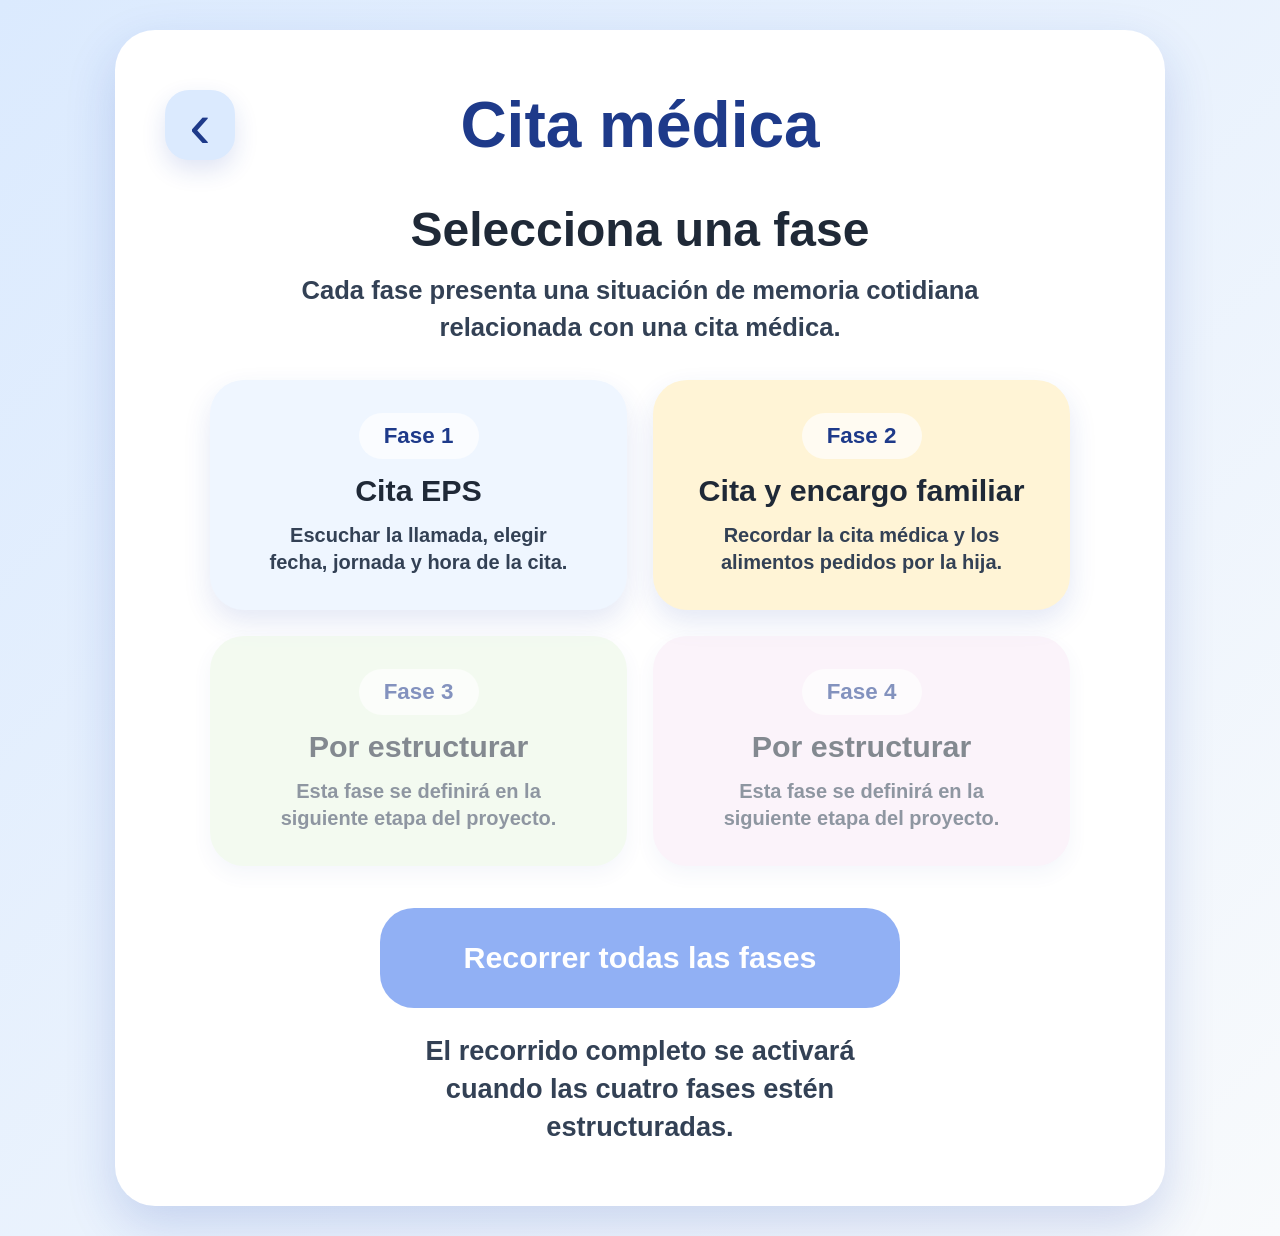
==== pages/cita-medica.html @ a023c26d "calendario" ====
<!DOCTYPE html>
<html lang="es">
<head>
  <meta charset="UTF-8" />
  <meta name="viewport" content="width=device-width, initial-scale=1.0" />

  <title>Cita médica | Recordar +</title>

  <link rel="stylesheet" href="../CSS/styles.css" />
  <script src="../JS/cita-medica.js" defer></script>
</head>

<body>

  <main class="app-container medical-app">

<!-- Pantalla inicial: selección de fases -->
<section class="medical-screen is-active" id="screen-phase-selection">

  <article class="welcome-card medical-card phase-card">

    <header class="medical-header">

      <a class="back-button medical-back" href="../index.html" aria-label="Volver al menú principal">
        ‹
      </a>

      <h1>Cita médica</h1>

    </header>

    <div class="phase-selection-content">

      <div class="phase-intro-text">
        <h2>Selecciona una fase</h2>
        <p>
          Cada fase presenta una situación de memoria cotidiana relacionada con una cita médica.
        </p>
      </div>

      <div class="phase-grid">

        <button class="phase-option card-blue" type="button" data-phase="1">
          <span class="phase-number">Fase 1</span>
          <span class="phase-title">Cita EPS</span>
          <span class="phase-description">
            Escuchar la llamada, elegir fecha, jornada y hora de la cita.
          </span>
        </button>

        <button class="phase-option card-yellow" type="button" data-phase="2">
          <span class="phase-number">Fase 2</span>
          <span class="phase-title">Cita y encargo familiar</span>
          <span class="phase-description">
            Recordar la cita médica y los alimentos pedidos por la hija.
          </span>
        </button>

        <button class="phase-option card-green is-disabled" type="button" data-phase="3" disabled>
          <span class="phase-number">Fase 3</span>
          <span class="phase-title">Por estructurar</span>
          <span class="phase-description">
            Esta fase se definirá en la siguiente etapa del proyecto.
          </span>
        </button>

        <button class="phase-option card-pink is-disabled" type="button" data-phase="4" disabled>
          <span class="phase-number">Fase 4</span>
          <span class="phase-title">Por estructurar</span>
          <span class="phase-description">
            Esta fase se definirá en la siguiente etapa del proyecto.
          </span>
        </button>

      </div>

      <button class="memory-button button-one phase-full-button" type="button" data-phase-mode="all" disabled>
        Recorrer todas las fases
      </button>

      <p class="small-text phase-note">
        El recorrido completo se activará cuando las cuatro fases estén estructuradas.
      </p>

    </div>

  </article>

</section>

    <!-- Pantalla 1: llamada -->
    <section class="medical-screen" id="screen-call">

      <article class="welcome-card medical-card">

        <header class="medical-header">

          <a class="back-button medical-back" href="../index.html" aria-label="Volver al menú principal">
            ‹
          </a>

          <h1>Llamada</h1>

        </header>

        <div class="call-content" id="call-content">

        <div class="clinic-name">
            <span class="clinic-icon">🏥</span>
            <span>OS Salud</span>
        </div>

        <div class="call-visual" aria-hidden="true">
            <span class="ring-wave ring-wave-one"></span>
            <span class="ring-wave ring-wave-two"></span>
            <span class="ring-wave ring-wave-three"></span>

            <button class="call-button is-ringing" id="answer-call" type="button" aria-label="Contestar llamada">
            <span aria-hidden="true">☎</span>
            </button>
        </div>

        <p class="small-text" id="call-status">
            Llamada entrante...
        </p>

        <button class="sound-button" id="enable-sound" type="button">
            🔊 Activar sonido
        </button>

        </div>

      </article>

    </section>

    <!-- Pantalla 2: calendario para seleccionar fecha -->
<section class="medical-screen" id="screen-calendar-date">

  <article class="welcome-card medical-card calendar-card-screen">

    <header class="medical-header">

      <button class="back-button medical-back" type="button" data-next="screen-phase-selection" aria-label="Volver">
        ‹
      </button>

      <h1>Calendario</h1>

    </header>

    <div class="calendar-content">

      <div class="calendar-instruction-box">
        <h2 id="calendar-question-title">
          Selecciona el día de la cita
        </h2>

        <p id="calendar-question-text">
          Marca en el calendario la fecha que escuchaste durante la llamada.
        </p>
      </div>

      <div class="calendar-box">

        <div class="calendar-month" id="calendar-month-label">
          Abril 2026
        </div>

        <div class="calendar-weekdays">
          <span>Lun</span>
          <span>Mar</span>
          <span>Mié</span>
          <span>Jue</span>
          <span>Vie</span>
          <span>Sáb</span>
          <span>Dom</span>
        </div>

        <div class="calendar-days" id="calendar-days">
          <!-- Los días se generan con JavaScript -->
        </div>

      </div>

      <p class="small-text calendar-feedback" id="calendar-feedback">
        Selecciona un día para continuar.
      </p>

    </div>

  </article>

</section>

    <!-- Pantalla 2: mensaje de la cita -->
    <section class="medical-screen" id="screen-message">

      <article class="welcome-card medical-card">

        <header class="medical-header">

          <button class="back-button medical-back" type="button" data-prev="screen-call" aria-label="Volver">
            ‹
          </button>

          <h1>Información</h1>

        </header>

        <div class="appointment-layout">

          <div class="appointment-message">
            <p>
              Hola, su cita es el lunes 6 de abril.
            </p>
          </div>

          <div class="doctor-emoji" aria-hidden="true">
            👩‍⚕️
          </div>

        </div>

        <div class="appointment-actions">

        <button class="sound-button repeat-button" id="repeat-message" type="button">
            🔊 Repetir mensaje
        </button>

        <button class="memory-button button-one medical-next-button" id="continue-after-call" type="button" data-next="screen-question-shift" disabled>
            Continuar
        </button>

        </div>

      </article>

    </section>

    <!-- Pantalla 3: pregunta mañana o tarde -->
    <section class="medical-screen" id="screen-question-shift">

      <article class="welcome-card medical-card">

        <header class="medical-header">


          <h1>Pregunta 1</h1>

        </header>

        <div class="question-content">

          <h2>¿Prefiere en la mañana o en la tarde?</h2>

          <div class="answer-grid">

            <button class="answer-option" type="button" data-preference="morning" data-next="screen-question-hour">
            <span class="answer-emoji">☀️</span>
            <span>Mañana</span>
            </button>

            <button class="answer-option" type="button" data-preference="afternoon" data-next="screen-question-hour">
            <span class="answer-emoji">🌙</span>
            <span>Tarde</span>
            </button>

          </div>

        </div>

      </article>

    </section>

    <!-- Pantalla 4: pregunta horario -->
    <section class="medical-screen" id="screen-question-hour">

      <article class="welcome-card medical-card">

        <header class="medical-header">


          <h1>Pregunta 2</h1>

        </header>

        <div class="question-content">

          <h2>¿En qué horario prefiere?</h2>

          <div class="answer-grid">

            <button class="answer-option" type="button" data-hour="morning" data-next="screen-question-date">
            <span class="answer-emoji">☀️</span>
            <span>10:00 am</span>
            </button>

            <button class="answer-option" type="button" data-hour="afternoon" data-next="screen-question-date">
            <span class="answer-emoji">🌙</span>
            <span>4:00 pm</span>
            </button>

          </div>

        </div>

      </article>

    </section>

    <!-- Pantalla 6: resultados -->
    <section class="medical-screen" id="screen-results">

      <article class="welcome-card medical-card">

        <header class="medical-header medical-header-center">
          <h1>Resultados</h1>
        </header>

        <div class="results-box">

          <p>
            <strong>Aciertos:</strong>
            <span id="result-correct">0/3</span>
          </p>

          <p>
            <strong>Errores:</strong>
            <span id="result-errors">0</span>
          </p>

          <p>
            <strong>Tiempo:</strong>
            <span id="result-time">0:00</span>
          </p>

          <div class="result-trophy" aria-hidden="true">
            🏆
          </div>

        </div>

        <div class="medical-actions">

        <button class="memory-button button-one medical-action-button" type="button" id="download-results">
            Descargar CSV
        </button>

        <button class="memory-button button-one medical-action-button" type="button" id="restart-test">
            Repetir
        </button>

        <a class="memory-button button-two medical-action-button" href="../index.html">
            Salir
        </a>

        </div>

      </article>

    </section>

  </main>

</body>
</html>
---- CSS/styles.css ----
/* Reinicio básico */
* {
  box-sizing: border-box;
  margin: 0;
  padding: 0;
}

/* Variables generales */
:root {
  --blue-main: #2563eb;
  --blue-dark: #1e3a8a;
  --blue-soft: #dbeafe;
  --blue-light: #eff6ff;

  --yellow-soft: #fff4d6;
  --green-soft: #eaf7e5;
  --pink-soft: #f8eaf6;

  --text-main: #1f2937;
  --text-soft: #334155;
  --white: #ffffff;

  --radius-large: 40px;
  --radius-medium: 28px;

  --shadow-card: 0 20px 50px rgba(30, 64, 175, 0.18);
  --shadow-button: 0 14px 30px rgba(37, 99, 235, 0.32);
}

/* Cuerpo general */
body {
  min-height: 100vh;
  font-family: Arial, Helvetica, sans-serif;
  background: linear-gradient(135deg, #dbeafe, #f8fafc);
  color: var(--text-main);
}

/* Contenedor principal */
.app-container {
  width: 100%;
  min-height: 100vh;
  padding: 30px;

  display: flex;
  justify-content: center;
  align-items: center;
  text-align: center;
}

/* Pantallas */
.screen {
  display: none;
  width: 100%;
}

.screen.is-active {
  display: flex;
  justify-content: center;
  align-items: center;
}

/* Tarjeta central */
.welcome-card {
  width: 100%;
  max-width: 1050px;
  min-height: 80vh;

  background-color: var(--white);
  border-radius: var(--radius-large);
  padding: 60px 50px;

  display: flex;
  flex-direction: column;
  justify-content: center;
  align-items: center;
  gap: 34px;

  box-shadow: var(--shadow-card);
  overflow: hidden;
}

/* Icono principal */
.main-icon {
  width: 150px;
  height: 150px;

  display: flex;
  justify-content: center;
  align-items: center;

  font-size: 78px;
  background-color: var(--blue-light);
  border: 6px solid #bfdbfe;
  border-radius: 50%;
}

/* Títulos */
h1 {
  font-size: clamp(3rem, 6vw, 5rem);
  color: var(--blue-dark);
  line-height: 1.1;
  font-weight: 900;
}

/* Recuadro de texto */
.text-box {
  width: 100%;
  max-width: 850px;

  background-color: #f1f5f9;
  border: 4px solid var(--blue-soft);
  border-radius: var(--radius-medium);
  padding: 34px 38px;
}

/* Texto descriptivo */
.text-box p {
  font-size: clamp(1.5rem, 3vw, 2.2rem);
  line-height: 1.6;
  color: var(--text-soft);
  font-weight: 600;
}

/* Contenedor de botones */
.button-group {
  width: 100%;
  margin-top: 12px;

  display: flex;
  justify-content: center;
  align-items: center;
  gap: 34px;
  flex-wrap: wrap;
}

/* Botones grandes */
.memory-button {
  width: 100%;
  max-width: 400px;
  min-height: 170px;

  border: none;
  border-radius: 34px;

  display: flex;
  flex-direction: column;
  justify-content: center;
  align-items: center;
  gap: 18px;

  font-size: clamp(1.8rem, 3vw, 2.5rem);
  font-weight: 900;

  cursor: pointer;
  transition: transform 0.2s ease, box-shadow 0.2s ease;
}

/* Iconos de los botones */
.button-icon {
  font-size: clamp(3rem, 5vw, 4.5rem);
}

.button-one {
  background-color: var(--blue-main);
  color: var(--white);
  box-shadow: var(--shadow-button);
}

.button-two {
  background-color: var(--blue-soft);
  color: var(--blue-dark);
  box-shadow: 0 14px 30px rgba(59, 130, 246, 0.22);
}

/* Interacción */
.memory-button:hover {
  transform: translateY(-6px);
  box-shadow: 0 20px 38px rgba(30, 64, 175, 0.28);
}

.memory-button:active {
  transform: scale(0.97);
}

button:focus-visible,
a:focus-visible {
  outline: 5px solid #111827;
  outline-offset: 5px;
}

/* =========================
   PANTALLA DE CARGA
========================= */

.screen-splash {
  position: fixed;
  inset: 0;
  z-index: 80;

  width: 100vw;
  min-height: 100vh;

  padding: 0;
  background: linear-gradient(160deg, #4d58f7 0%, #3f4ff1 100%);
}

.screen-splash.is-active {
  display: flex;
  justify-content: center;
  align-items: center;
}

.screen-splash .splash-card {
  width: 100%;
  max-width: none;
  min-height: 100vh;

  border-radius: 0;
  box-shadow: none;
  padding: clamp(36px, 7vw, 90px);

  position: relative;
  justify-content: flex-end;
  align-items: flex-start;

  background: transparent;
}

.splash-content {
  position: relative;
  z-index: 2;
}

.splash-content h1 {
  color: var(--white);
  font-size: clamp(3rem, 7vw, 5rem);
}

.splash-background {
  position: absolute;
  inset: 0;
  overflow: hidden;
}

.circle {
  position: absolute;
  border-radius: 50%;
}

.circle-one {
  width: 460px;
  height: 460px;
  left: -120px;
  bottom: -190px;
  background: #248dff;
}

.circle-two {
  width: 330px;
  height: 330px;
  left: -45px;
  bottom: -145px;
  background: #4fc9f8;
}

.circle-three {
  width: 170px;
  height: 170px;
  left: 125px;
  bottom: -80px;
  background: var(--white);
}

/* =========================
   PANTALLA DE PRUEBAS
========================= */

.tests-card {
  justify-content: center;
  gap: 56px;
}

.section-header {
  width: 100%;

  display: grid;
  grid-template-columns: 80px 1fr 80px;
  align-items: center;
}

.section-header h1 {
  grid-column: 2;
  font-size: clamp(2.6rem, 5vw, 4rem);
}

.back-button {
  width: 70px;
  height: 70px;

  border: none;
  border-radius: 24px;
  background-color: var(--blue-soft);
  color: var(--blue-dark);

  font-size: 4rem;
  line-height: 0.8;
  font-weight: 500;

  display: flex;
  justify-content: center;
  align-items: center;

  cursor: pointer;
  box-shadow: 0 10px 24px rgba(30, 64, 175, 0.14);
  transition: transform 0.2s ease, box-shadow 0.2s ease;
}

.back-button:hover {
  transform: translateX(-4px);
  box-shadow: 0 14px 30px rgba(30, 64, 175, 0.2);
}

.back-button:active {
  transform: scale(0.95);
}

.tests-grid {
  width: 100%;
  max-width: 820px;
  margin: 0 auto;

  display: grid;
  grid-template-columns: repeat(2, minmax(300px, 1fr));
  gap: 36px;

  justify-content: center;
  align-items: stretch;
}

.test-option {
  width: 100%;
  min-height: 300px;
  padding: 38px 30px;

  border-radius: 34px;

  display: flex;
  flex-direction: column;
  justify-content: center;
  align-items: center;
  gap: 18px;

  color: var(--text-main);
  text-decoration: none;
  text-align: center;

  font-size: clamp(1.35rem, 2vw, 1.8rem);
  line-height: 1.15;
  font-weight: 900;

  box-shadow: 0 12px 28px rgba(30, 64, 175, 0.12);
  transition: transform 0.2s ease, box-shadow 0.2s ease;
}

.test-option:hover {
  transform: translateY(-6px);
  box-shadow: 0 20px 38px rgba(30, 64, 175, 0.2);
}

.test-option:active {
  transform: scale(0.97);
}

.test-emoji {
  width: 145px;
  height: 145px;

  display: flex;
  justify-content: center;
  align-items: center;

  font-size: clamp(4.8rem, 7vw, 6.4rem);
  line-height: 1;

  background-color: rgba(255, 255, 255, 0.48);
  border-radius: 28px;
}

.card-blue {
  background-color: var(--blue-light);
}

.card-yellow {
  background-color: var(--yellow-soft);
}

.card-green {
  background-color: var(--green-soft);
}

.card-pink {
  background-color: var(--pink-soft);
}

/* =========================
   MODAL DE AYUDA
========================= */

.help-modal {
  position: fixed;
  inset: 0;

  display: none;
  justify-content: center;
  align-items: center;

  padding: 24px;
  background: rgba(15, 23, 42, 0.45);
  z-index: 50;
}

.help-modal.is-open {
  display: flex;
}

.help-box {
  width: 100%;
  max-width: 650px;

  background: var(--white);
  border-radius: 34px;
  padding: 42px;

  display: flex;
  flex-direction: column;
  align-items: center;
  gap: 28px;

  box-shadow: var(--shadow-card);
}

.help-box h2 {
  font-size: clamp(2rem, 5vw, 3rem);
  color: var(--blue-dark);
}

.help-box p {
  font-size: clamp(1.3rem, 3vw, 1.8rem);
  line-height: 1.5;
  font-weight: 600;
  color: var(--text-soft);
}

.help-close {
  min-height: 90px;
  max-width: 360px;
  font-size: clamp(1.5rem, 3vw, 2rem);
}

/* =========================
   ANIMACIÓN DE BARRIDO
========================= */

.app-container {
  position: relative;
  overflow: hidden;
}

.screen-wipe {
  position: fixed;
  inset: 0;
  z-index: 100;

  background: linear-gradient(135deg, #2563eb, #4d58f7);
  transform: translateX(-100%);
  pointer-events: none;
}

.screen-wipe.is-active {
  animation: wipe-screen 0.9s ease-in-out forwards;
}

@keyframes wipe-screen {
  0% {
    transform: translateX(-100%);
  }

  45% {
    transform: translateX(0%);
  }

  55% {
    transform: translateX(0%);
  }

  100% {
    transform: translateX(100%);
  }
}

@media (prefers-reduced-motion: reduce) {
  .screen-wipe.is-active {
    animation: none;
  }

  .memory-button,
  .test-option,
  .back-button {
    transition: none;
  }
}

/* =========================
   RESPONSIVE TABLET
========================= */

@media (max-width: 1100px) {
  .welcome-card {
    max-width: 860px;
    padding: 54px 40px;
  }

  .tests-grid {
    max-width: 620px;
    grid-template-columns: repeat(2, minmax(210px, 1fr));
    gap: 24px;
  }

  .test-option {
    min-height: 220px;
  }
}

@media (max-width: 900px) {
  .welcome-card {
    max-width: 760px;
    padding: 52px 36px;
    gap: 30px;
  }

  .main-icon {
    width: 130px;
    height: 130px;
    font-size: 66px;
  }

  .text-box {
    padding: 30px;
  }

  .memory-button {
    max-width: 100%;
    min-height: 155px;
  }

  .button-group {
    flex-direction: column;
  }
}

/* =========================
   RESPONSIVE CELULAR
========================= */

@media (max-width: 620px) {
  .app-container {
    padding: 18px;
  }

  .welcome-card {
    min-height: 92vh;
    border-radius: 30px;
    padding: 36px 22px;
    gap: 26px;
  }

  .main-icon {
    width: 110px;
    height: 110px;
    font-size: 56px;
    border-width: 5px;
  }

  h1 {
    font-size: 2.7rem;
  }

  .text-box {
    padding: 26px 22px;
    border-radius: 24px;
  }

  .text-box p {
    font-size: 1.45rem;
    line-height: 1.55;
  }

  .button-group {
    gap: 24px;
  }

  .memory-button {
    min-height: 145px;
    border-radius: 28px;
    font-size: 1.8rem;
  }

  .button-icon {
    font-size: 3.2rem;
  }

  .section-header {
    grid-template-columns: 64px 1fr 64px;
    align-items: center;
  }

  .section-header h1 {
    font-size: 3.2rem;
  }

  .back-button {
    width: 56px;
    height: 56px;
    border-radius: 18px;
    font-size: 3.2rem;
  }

    .tests-card {
    justify-content: center;
    gap: 42px;
    padding-top: 44px;
    padding-bottom: 44px;
  }

  .tests-grid {
    grid-template-columns: 1fr 1fr;
    gap: 20px;
    max-width: 100%;
  }

  .test-option {
    min-height: 220px;
    padding: 24px 12px;
    border-radius: 30px;
    font-size: 1.25rem;
  }

  .test-emoji {
    width: 105px;
    height: 105px;
    font-size: 4.4rem;
    border-radius: 26px;
  }

  .circle-one {
    width: 300px;
    height: 300px;
    left: -95px;
    bottom: -125px;
  }

  .circle-two {
    width: 220px;
    height: 220px;
    left: -45px;
    bottom: -92px;
  }

  .circle-three {
    width: 110px;
    height: 110px;
    left: 82px;
    bottom: -50px;
  }
}

@media (max-width: 390px) {
  .tests-grid {
    grid-template-columns: 1fr;
    max-width: 260px;
  }

  .test-option {
    min-height: 170px;
    flex-direction: column;
    justify-content: center;
    text-align: center;
    padding: 22px 16px;
    font-size: 1.2rem;
  }

  .test-emoji {
    width: 90px;
    height: 90px;
    font-size: 3.8rem;
    flex-shrink: 0;
  }

  .section-header h1 {
    font-size: 2.8rem;
  }
}
/* =========================
   PRUEBA MÉDICA
========================= */

.medical-app {
  text-align: center;
}

.medical-screen {
  display: none;
  width: 100%;
}

.medical-screen.is-active {
  display: flex;
  justify-content: center;
  align-items: center;
}

.medical-card {
  justify-content: flex-start;
  gap: 36px;
}

.medical-header {
  width: 100%;

  display: grid;
  grid-template-columns: 80px 1fr 80px;
  align-items: center;
}

.medical-header h1 {
  grid-column: 2;
  font-size: clamp(2.3rem, 5vw, 4rem);
}

.medical-header-center {
  display: flex;
  justify-content: center;
}

.medical-header-center h1 {
  grid-column: auto;
}

.medical-back {
  text-decoration: none;
}

/* =========================
   SELECCIÓN DE FASES
========================= */

.phase-card {
  justify-content: center;
  gap: 42px;
}

.phase-selection-content {
  width: 100%;
  max-width: 920px;

  display: flex;
  flex-direction: column;
  align-items: center;
  gap: 34px;
}

.phase-intro-text {
  width: 100%;
  max-width: 760px;

  display: flex;
  flex-direction: column;
  align-items: center;
  gap: 14px;
}

.phase-intro-text h2 {
  font-size: clamp(2rem, 4vw, 3rem);
  line-height: 1.15;
  font-weight: 900;
  color: var(--text-main);
}

.phase-intro-text p {
  max-width: 680px;

  font-size: clamp(1.2rem, 2.4vw, 1.6rem);
  line-height: 1.45;
  font-weight: 700;
  color: var(--text-soft);
}

.phase-grid {
  width: 100%;
  max-width: 860px;

  display: grid;
  grid-template-columns: repeat(2, minmax(260px, 1fr));
  gap: 26px;
}

.phase-option {
  width: 100%;
  min-height: 230px;
  padding: 30px 26px;

  border: none;
  border-radius: 34px;

  display: flex;
  flex-direction: column;
  justify-content: center;
  align-items: center;
  gap: 14px;

  color: var(--text-main);
  text-align: center;

  cursor: pointer;
  box-shadow: 0 12px 28px rgba(30, 64, 175, 0.12);
  transition: transform 0.2s ease, box-shadow 0.2s ease;
}

.phase-option:hover {
  transform: translateY(-6px);
  box-shadow: 0 20px 38px rgba(30, 64, 175, 0.2);
}

.phase-option:active {
  transform: scale(0.97);
}

.phase-number {
  min-width: 120px;
  padding: 10px 18px;

  border-radius: 999px;
  background: rgba(255, 255, 255, 0.68);

  font-size: clamp(1.1rem, 2vw, 1.4rem);
  font-weight: 900;
  color: var(--blue-dark);
}

.phase-title {
  font-size: clamp(1.35rem, 2.5vw, 1.9rem);
  line-height: 1.15;
  font-weight: 900;
}

.phase-description {
  max-width: 300px;

  font-size: clamp(1rem, 1.8vw, 1.25rem);
  line-height: 1.35;
  font-weight: 700;
  color: var(--text-soft);
}

.phase-option.is-disabled,
.phase-option:disabled {
  opacity: 0.55;
  cursor: not-allowed;
  transform: none;
  box-shadow: 0 8px 18px rgba(30, 64, 175, 0.08);
}

.phase-option.is-disabled:hover,
.phase-option:disabled:hover {
  transform: none;
  box-shadow: 0 8px 18px rgba(30, 64, 175, 0.08);
}

.phase-full-button {
  max-width: 520px;
  min-height: 100px;
  margin-top: 8px;

  font-size: clamp(1.35rem, 2.5vw, 1.9rem);
}

.phase-full-button:disabled {
  opacity: 0.5;
  cursor: not-allowed;
  transform: none;
  box-shadow: none;
}

.phase-note {
  max-width: 620px;
  margin-top: -10px;
}

/* =========================
   CALENDARIO DE CITA
========================= */

.calendar-card-screen {
  justify-content: center;
  gap: 34px;
}

.calendar-content {
  width: 100%;
  max-width: 820px;

  display: flex;
  flex-direction: column;
  align-items: center;
  gap: 28px;
}

.calendar-instruction-box {
  width: 100%;
  max-width: 720px;

  display: flex;
  flex-direction: column;
  gap: 12px;
}

.calendar-instruction-box h2 {
  font-size: clamp(2rem, 4.5vw, 3.2rem);
  line-height: 1.15;
  font-weight: 900;
  color: var(--text-main);
}

.calendar-instruction-box p {
  font-size: clamp(1.2rem, 2.5vw, 1.6rem);
  line-height: 1.4;
  font-weight: 700;
  color: var(--text-soft);
}

.calendar-box {
  width: 100%;
  max-width: 680px;

  background: var(--blue-light);
  border-radius: 34px;
  padding: 28px;

  box-shadow: 0 12px 28px rgba(30, 64, 175, 0.12);
}

.calendar-month {
  margin-bottom: 22px;

  font-size: clamp(1.8rem, 4vw, 2.7rem);
  line-height: 1.15;
  font-weight: 900;
  color: var(--blue-dark);
}

.calendar-weekdays,
.calendar-days {
  display: grid;
  grid-template-columns: repeat(7, 1fr);
  gap: 12px;
}

.calendar-weekdays {
  margin-bottom: 14px;
}

.calendar-weekdays span {
  font-size: clamp(0.95rem, 1.8vw, 1.2rem);
  font-weight: 900;
  color: var(--text-soft);
}

.calendar-day,
.calendar-empty-day {
  min-height: 72px;
  border-radius: 20px;
}

.calendar-day {
  border: none;
  background: var(--white);
  color: var(--text-main);

  font-size: clamp(1.25rem, 2.5vw, 1.7rem);
  font-weight: 900;

  cursor: pointer;
  box-shadow: 0 8px 18px rgba(30, 64, 175, 0.1);
  transition: transform 0.2s ease, box-shadow 0.2s ease;
}

.calendar-day:hover {
  transform: translateY(-4px);
  box-shadow: 0 14px 26px rgba(30, 64, 175, 0.18);
}

.calendar-day:active {
  transform: scale(0.96);
}

.calendar-day.is-correct {
  background: #dcfce7;
  outline: 5px solid #16a34a;
}

.calendar-day.is-wrong {
  background: #fee2e2;
  outline: 5px solid #dc2626;
}

.calendar-day:disabled {
  cursor: not-allowed;
}

.calendar-feedback {
  min-height: 42px;
}

/* Pantalla llamada */

.call-content {
  width: 100%;
  min-height: 520px;

  display: flex;
  flex-direction: column;
  justify-content: center;
  align-items: center;
  gap: 46px;
}

.clinic-name {
  display: flex;
  align-items: center;
  gap: 14px;

  font-size: clamp(1.8rem, 4vw, 2.7rem);
  font-weight: 900;
  color: var(--text-main);
}

.clinic-icon {
  width: 76px;
  height: 76px;

  display: flex;
  justify-content: center;
  align-items: center;

  background: var(--blue-light);
  border-radius: 20px;
  box-shadow: 0 10px 24px rgba(30, 64, 175, 0.14);
}

.call-button {
  width: clamp(180px, 24vw, 250px);
  height: clamp(180px, 24vw, 250px);

  border: none;
  border-radius: 50%;

  display: flex;
  justify-content: center;
  align-items: center;

  background: #43b449;
  color: var(--white);
  font-size: clamp(5rem, 12vw, 8rem);

  cursor: pointer;
  box-shadow: 0 18px 38px rgba(67, 180, 73, 0.3);
  transition: transform 0.2s ease, box-shadow 0.2s ease;
}

.call-button:hover {
  transform: translateY(-6px);
  box-shadow: 0 24px 48px rgba(67, 180, 73, 0.38);
}

.call-button:active {
  transform: scale(0.96);
}

.small-text {
  max-width: 520px;
  font-size: clamp(1.2rem, 2.8vw, 1.7rem);
  line-height: 1.4;
  color: var(--text-soft);
  font-weight: 700;
}

/* Mensaje de cita */

.appointment-layout {
  width: 100%;
  min-height: 520px;

  display: grid;
  grid-template-columns: 1.2fr 0.8fr;
  align-items: center;
  gap: 36px;
}

.appointment-message {
  width: 100%;
  max-width: 620px;
  justify-self: center;

  background: var(--blue-light);
  border-radius: 34px;
  padding: 48px 36px;
}

.appointment-message p {
  font-size: clamp(1.8rem, 4vw, 3rem);
  line-height: 1.35;
  font-weight: 900;
  color: var(--text-main);
}

.doctor-emoji {
  font-size: clamp(8rem, 18vw, 14rem);
  line-height: 1;
}

.medical-next-button {
  max-width: 360px;
  min-height: 90px;
  font-size: clamp(1.5rem, 3vw, 2rem);
}

/* Preguntas */

.question-content {
  width: 100%;
  min-height: 520px;

  display: flex;
  flex-direction: column;
  justify-content: center;
  gap: 56px;
}

.question-content h2 {
  max-width: 850px;
  margin: 0 auto;

  font-size: clamp(2rem, 5vw, 3.4rem);
  line-height: 1.2;
  font-weight: 900;
  color: var(--text-main);
}

.answer-grid {
  width: 100%;
  max-width: 620px;
  margin: 0 auto;

  display: grid;
  grid-template-columns: repeat(2, minmax(220px, 1fr));
  gap: 28px;
}

.answer-option,
.date-option {
  border: none;
  border-radius: 30px;
  background: var(--blue-light);
  color: var(--text-main);

  font-size: clamp(1.4rem, 3vw, 2rem);
  line-height: 1.15;
  font-weight: 900;

  cursor: pointer;
  box-shadow: 0 12px 28px rgba(30, 64, 175, 0.12);
  transition: transform 0.2s ease, box-shadow 0.2s ease;
}

.answer-option {
  min-height: 210px;
  padding: 28px 20px;

  display: flex;
  flex-direction: column;
  justify-content: center;
  align-items: center;
  gap: 16px;
}

.answer-emoji {
  font-size: clamp(4rem, 8vw, 6rem);
  line-height: 1;
}

.date-grid {
  width: 100%;
  max-width: 720px;
  margin: 0 auto;

  display: grid;
  grid-template-columns: repeat(2, minmax(240px, 1fr));
  gap: 24px;
}

.date-option {
  min-height: 95px;
  padding: 18px 24px;
}

.answer-option:hover,
.date-option:hover {
  transform: translateY(-5px);
  box-shadow: 0 20px 38px rgba(30, 64, 175, 0.2);
}

.answer-option:active,
.date-option:active {
  transform: scale(0.97);
}

.answer-option.is-correct,
.date-option.is-correct {
  background: #dcfce7;
  outline: 5px solid #16a34a;
}

.answer-option.is-wrong,
.date-option.is-wrong {
  background: #fee2e2;
  outline: 5px solid #dc2626;
}

.answer-option:disabled,
.date-option:disabled {
  cursor: not-allowed;
}

/* Resultados */

.results-box {
  width: 100%;
  max-width: 520px;

  background: var(--blue-light);
  border-radius: 34px;
  padding: 42px;

  display: flex;
  flex-direction: column;
  gap: 28px;

  box-shadow: 0 12px 28px rgba(30, 64, 175, 0.12);
}

.results-box p {
  font-size: clamp(1.5rem, 3vw, 2rem);
  line-height: 1.3;
  text-align: left;
}

.result-trophy {
  font-size: clamp(5rem, 10vw, 7rem);
  line-height: 1;
  text-align: center;
}

.medical-actions {
  width: 100%;
  max-width: 760px;

  display: flex;
  justify-content: center;
  align-items: center;
  gap: 28px;
  flex-wrap: wrap;
}

.medical-action-button {
  max-width: 300px;
  min-height: 100px;
  text-decoration: none;
  font-size: clamp(1.4rem, 3vw, 2rem);
}

.answer-option.is-selected,
.date-option.is-selected {
  background: #dbeafe;
  outline: 5px solid var(--blue-main);
}

/* =========================
   RESPONSIVE PRUEBA MÉDICA
========================= */

@media (max-width: 900px) {
  .appointment-layout {
    grid-template-columns: 1fr;
    gap: 24px;
  }

  .doctor-emoji {
    font-size: 8rem;
  }

  .question-content {
    gap: 42px;
  }

  .answer-grid,
  .date-grid {
    grid-template-columns: 1fr 1fr;
  }

  .answer-option {
    min-height: 180px;
  }

  .phase-grid {
  max-width: 760px;
  grid-template-columns: repeat(2, minmax(220px, 1fr));
  gap: 22px;
}

.phase-option {
  min-height: 220px;
  padding: 26px 20px;
}
}

@media (max-width: 620px) {
  .medical-card {
    gap: 26px;
  }

  .medical-header {
    grid-template-columns: 58px 1fr 58px;
  }

  .medical-header h1 {
    font-size: 2.2rem;
  }

  .call-content,
  .appointment-layout,
  .question-content {
    min-height: 560px;
  }

  .clinic-name {
    flex-direction: column;
    font-size: 1.7rem;
  }

  .clinic-icon {
    width: 66px;
    height: 66px;
  }

  .call-button {
    width: 190px;
    height: 190px;
    font-size: 5.2rem;
  }

  .appointment-message {
    padding: 34px 24px;
    border-radius: 28px;
  }

  .appointment-message p {
    font-size: 1.8rem;
  }

  .doctor-emoji {
    font-size: 7rem;
  }

  .question-content h2 {
    font-size: 2rem;
  }

  .answer-grid {
    gap: 16px;
  }

  .answer-option {
    min-height: 160px;
    padding: 20px 10px;
    border-radius: 24px;
    font-size: 1.25rem;
  }

  .answer-emoji {
    font-size: 3.8rem;
  }

  .date-grid {
    grid-template-columns: 1fr;
    gap: 16px;
  }

  .date-option {
    min-height: 78px;
    border-radius: 22px;
    font-size: 1.35rem;
  }

  .results-box {
    padding: 32px 24px;
  }

  .medical-actions {
    gap: 18px;
  }

  .medical-action-button {
    max-width: 100%;
    min-height: 86px;
  }

  .phase-card {
  justify-content: center;
  gap: 28px;
}

.phase-selection-content {
  gap: 26px;
}

.phase-intro-text {
  gap: 10px;
}

.phase-intro-text h2 {
  font-size: 2rem;
}

.phase-intro-text p {
  font-size: 1.15rem;
}

.phase-grid {
  grid-template-columns: 1fr;
  gap: 18px;
  max-width: 100%;
}

.phase-option {
  min-height: 150px;
  padding: 22px 18px;
  border-radius: 28px;
  gap: 10px;
}

.phase-number {
  min-width: 110px;
  padding: 8px 14px;
  font-size: 1rem;
}

.phase-title {
  font-size: 1.35rem;
}

.phase-description {
  font-size: 1rem;
}

.phase-full-button {
  max-width: 100%;
  min-height: 86px;
  font-size: 1.35rem;
}

.phase-note {
  font-size: 1rem;
}

.calendar-card-screen {
  gap: 24px;
}

.calendar-content {
  gap: 22px;
}

.calendar-instruction-box h2 {
  font-size: 2rem;
}

.calendar-instruction-box p {
  font-size: 1.15rem;
}

.calendar-box {
  padding: 18px;
  border-radius: 28px;
}

.calendar-month {
  font-size: 2rem;
  margin-bottom: 16px;
}

.calendar-weekdays,
.calendar-days {
  gap: 7px;
}

.calendar-weekdays span {
  font-size: 0.8rem;
}

.calendar-day,
.calendar-empty-day {
  min-height: 48px;
  border-radius: 14px;
}

.calendar-day {
  font-size: 1.15rem;
}

}

@media (max-width: 390px) {
  .answer-grid {
    grid-template-columns: 1fr;
  }

  .answer-option {
    min-height: 130px;
  }

  .phase-grid {
  gap: 16px;
}

.phase-option {
  min-height: 135px;
  padding: 20px 16px;
}

.phase-title {
  font-size: 1.25rem;
}

.phase-description {
  font-size: 0.95rem;
}

.calendar-box {
  padding: 14px;
}

.calendar-weekdays,
.calendar-days {
  gap: 5px;
}

.calendar-day,
.calendar-empty-day {
  min-height: 42px;
  border-radius: 12px;
}

.calendar-day {
  font-size: 1rem;
}

}

/* =========================
   SIMULACIÓN DE LLAMADA
========================= */

.call-visual {
  position: relative;

  width: clamp(210px, 28vw, 300px);
  height: clamp(210px, 28vw, 300px);

  display: flex;
  justify-content: center;
  align-items: center;
}

.ring-wave {
  position: absolute;
  inset: 0;

  border: 5px solid rgba(67, 180, 73, 0.28);
  border-radius: 50%;

  animation: ring-wave 2s ease-out infinite;
}

.ring-wave-two {
  animation-delay: 0.55s;
}

.ring-wave-three {
  animation-delay: 1.1s;
}

.call-button.is-ringing {
  animation: phone-shake 1.2s ease-in-out infinite;
}

.call-button.is-connected {
  background: var(--blue-main);
  box-shadow: 0 18px 38px rgba(37, 99, 235, 0.3);
}

.sound-button {
  min-height: 62px;
  padding: 12px 24px;

  border: none;
  border-radius: 22px;

  background: var(--blue-light);
  color: var(--blue-dark);

  font-size: clamp(1.1rem, 2.5vw, 1.4rem);
  font-weight: 900;

  cursor: pointer;
  box-shadow: 0 10px 24px rgba(30, 64, 175, 0.12);
  transition: transform 0.2s ease, box-shadow 0.2s ease;
}

.sound-button:hover {
  transform: translateY(-4px);
  box-shadow: 0 16px 30px rgba(30, 64, 175, 0.18);
}

.sound-button:active {
  transform: scale(0.96);
}

.sound-button:disabled {
  opacity: 0.55;
  cursor: not-allowed;
  transform: none;
}

.appointment-actions {
  width: 100%;
  max-width: 760px;

  display: flex;
  justify-content: center;
  align-items: center;
  gap: 24px;
  flex-wrap: wrap;
}

.repeat-button {
  min-height: 90px;
  min-width: 250px;
}

.medical-next-button:disabled {
  opacity: 0.5;
  cursor: not-allowed;
  transform: none;
  box-shadow: none;
}

@keyframes ring-wave {
  0% {
    transform: scale(0.62);
    opacity: 0.9;
  }

  70% {
    opacity: 0.2;
  }

  100% {
    transform: scale(1.18);
    opacity: 0;
  }
}

@keyframes phone-shake {
  0% {
    transform: rotate(0deg) scale(1);
  }

  10% {
    transform: rotate(-8deg) scale(1.02);
  }

  20% {
    transform: rotate(8deg) scale(1.02);
  }

  30% {
    transform: rotate(-6deg) scale(1.02);
  }

  40% {
    transform: rotate(6deg) scale(1.02);
  }

  50% {
    transform: rotate(0deg) scale(1);
  }

  100% {
    transform: rotate(0deg) scale(1);
  }
}

@media (max-width: 620px) {
  .call-visual {
    width: 220px;
    height: 220px;
  }

  .appointment-actions {
    gap: 18px;
  }

  .repeat-button {
    width: 100%;
    min-width: 0;
    min-height: 76px;
  }
}

@media (prefers-reduced-motion: reduce) {
  .ring-wave,
  .call-button.is-ringing {
    animation: none;
  }
}
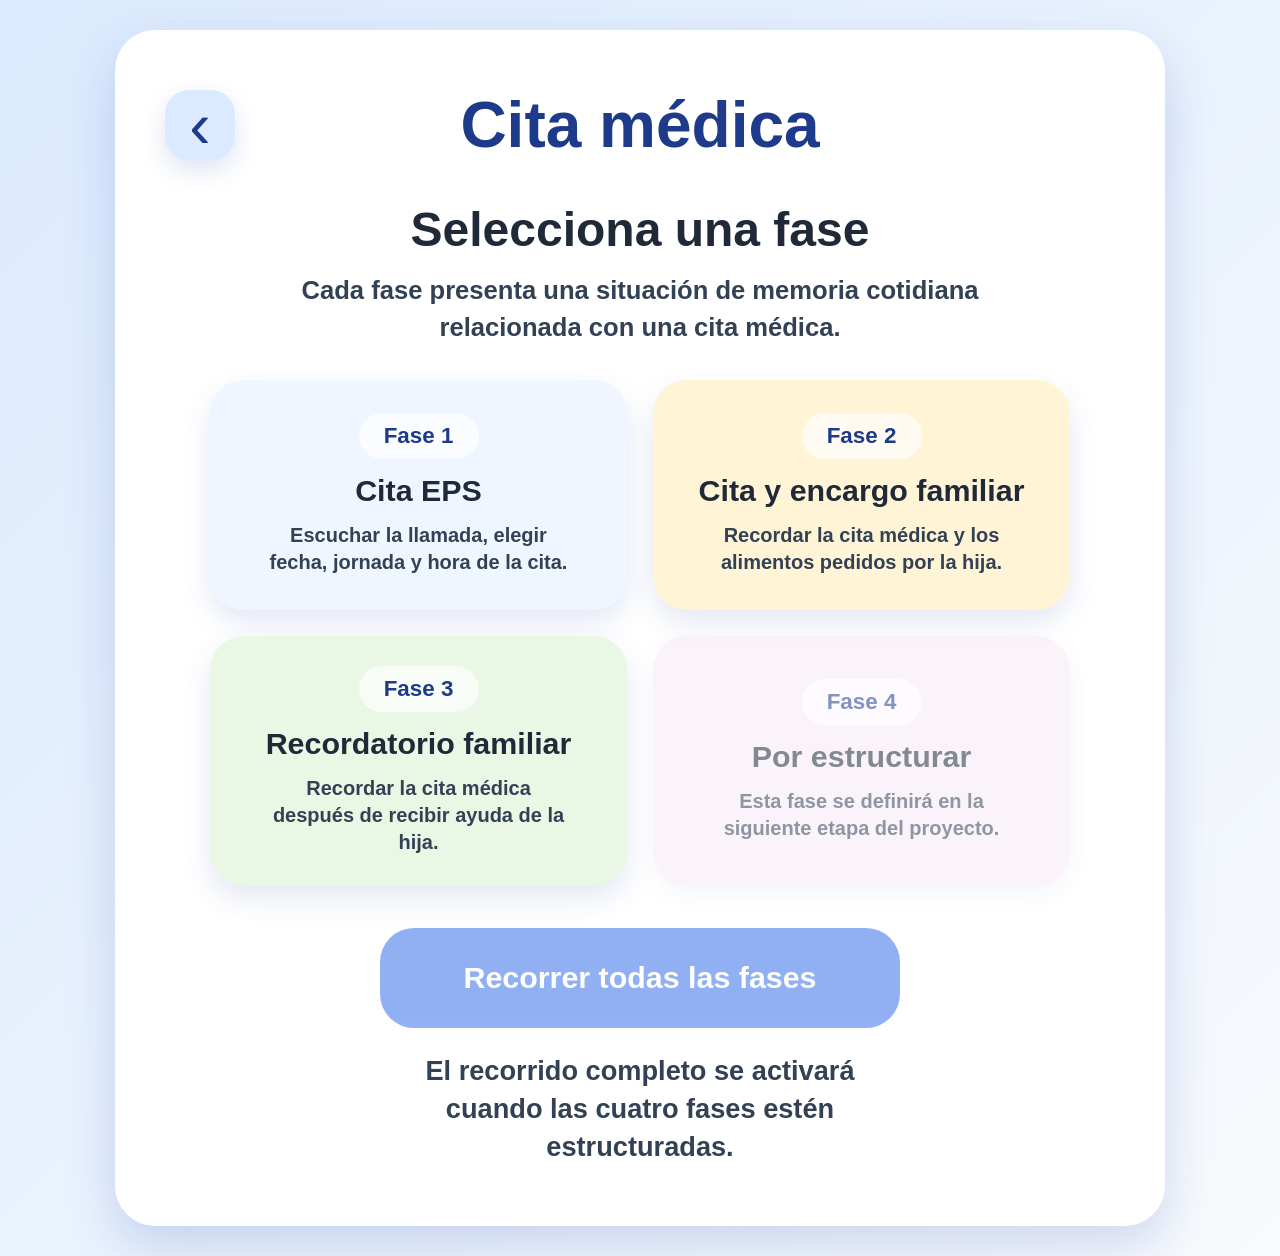
==== commit e6c20b45: "fase 3" ====
--- a/pages/cita-medica.html
+++ b/pages/cita-medica.html
@@ -56,11 +56,11 @@
           </span>
         </button>
 
-        <button class="phase-option card-green is-disabled" type="button" data-phase="3" disabled>
+        <button class="phase-option card-green" type="button" data-phase="3">
           <span class="phase-number">Fase 3</span>
-          <span class="phase-title">Por estructurar</span>
+          <span class="phase-title">Recordatorio familiar</span>
           <span class="phase-description">
-            Esta fase se definirá en la siguiente etapa del proyecto.
+            Recordar la cita médica después de recibir ayuda de la hija.
           </span>
         </button>
 
@@ -127,6 +127,10 @@
         <button class="sound-button" id="enable-sound" type="button">
             🔊 Activar sonido
         </button>
+
+        <button class="sound-button" id="skip-call" type="button">
+        Saltar llamada
+      </button> 
 
         </div>
 
@@ -281,14 +285,17 @@
 
         <header class="medical-header">
 
-
-          <h1>Pregunta 2</h1>
+        <h1 id="hour-screen-title">Pregunta 2</h1>
 
         </header>
 
         <div class="question-content">
 
-          <h2>¿En qué horario prefiere?</h2>
+        <h2 id="hour-question-title">¿En qué horario prefiere?</h2>
+
+        <p class="small-text" id="hour-question-text">
+          Selecciona el horario de la cita.
+        </p>
 
           <div class="answer-grid">
 
@@ -308,7 +315,143 @@
 
       </article>
 
-    </section>
+</section>
+
+<!-- Pantalla: llamada de la hija -->
+<section class="medical-screen" id="screen-daughter-call">
+
+  <article class="welcome-card medical-card">
+
+    <header class="medical-header">
+      <h1>Llamada</h1>
+    </header>
+
+    <div class="call-content">
+
+      <div class="clinic-name">
+        <span class="clinic-icon">👩‍🦱</span>
+        <span>Hija</span>
+      </div>
+
+      <div class="call-visual" aria-hidden="true">
+        <span class="ring-wave ring-wave-one"></span>
+        <span class="ring-wave ring-wave-two"></span>
+        <span class="ring-wave ring-wave-three"></span>
+
+        <button class="call-button is-ringing" id="answer-daughter-call" type="button" aria-label="Contestar llamada de la hija">
+          <span aria-hidden="true">☎</span>
+        </button>
+      </div>
+
+      <p class="small-text" id="daughter-call-status">
+        Llamada entrante de tu hija...
+      </p>
+
+      <button class="sound-button" id="skip-daughter-call" type="button">
+        Saltar llamada
+      </button>
+
+    </div>
+
+  </article>
+
+</section>
+
+<!-- Pantalla: selección de alimentos -->
+<section class="medical-screen" id="screen-food-question">
+
+  <article class="welcome-card medical-card food-card-screen">
+
+    <header class="medical-header">
+      <h1>Encargo familiar</h1>
+    </header>
+
+    <div class="food-content">
+
+      <div class="food-instruction-box">
+        <h2>¿Qué alimentos te pidió tu hija?</h2>
+        <p>
+          Selecciona todos los alimentos que recuerdes de la llamada.
+        </p>
+      </div>
+
+    <div class="food-grid">
+
+        <button class="food-option" type="button" data-food="tomates">
+          <span class="food-emoji">🍅</span>
+          <span>Tomates</span>
+        </button>
+
+        <button class="food-option" type="button" data-food="lechugas">
+          <span class="food-emoji">🥬</span>
+          <span>Lechugas</span>
+        </button>
+
+        <button class="food-option" type="button" data-food="alverjas">
+          <span class="food-emoji">🟢</span>
+          <span>Alverjas</span>
+        </button>
+
+        <button class="food-option" type="button" data-food="papas">
+          <span class="food-emoji">🥔</span>
+          <span>Papas</span>
+        </button>
+
+        <button class="food-option" type="button" data-food="zanahorias">
+          <span class="food-emoji">🥕</span>
+          <span>Zanahorias</span>
+        </button>
+
+        <button class="food-option" type="button" data-food="cebollas">
+          <span class="food-emoji">🧅</span>
+          <span>Cebollas</span>
+        </button>
+
+        <button class="food-option" type="button" data-food="ajo">
+          <span class="food-emoji">🧄</span>
+          <span>Ajo</span>
+        </button>
+
+        <button class="food-option" type="button" data-food="banano">
+          <span class="food-emoji">🍌</span>
+          <span>Banano</span>
+        </button>
+
+        <button class="food-option" type="button" data-food="manzana">
+          <span class="food-emoji">🍎</span>
+          <span>Manzana</span>
+        </button>
+
+        <button class="food-option" type="button" data-food="pollo">
+          <span class="food-emoji">🍗</span>
+          <span>Pollo</span>
+        </button>
+
+        <button class="food-option" type="button" data-food="uvas">
+          <span class="food-emoji">🍇</span>
+          <span>Uvas</span>
+        </button>
+
+        <button class="food-option" type="button" data-food="arroz">
+          <span class="food-emoji">🍚</span>
+          <span>Arroz</span>
+        </button>
+
+</div>
+
+      <p class="small-text food-feedback" id="food-feedback">
+        Selecciona los alimentos y confirma tu respuesta.
+      </p>
+
+      <button class="memory-button button-one medical-next-button" type="button" id="confirm-food-selection" disabled>
+        Confirmar alimentos
+      </button>
+
+    </div>
+
+  </article>
+
+</section>
 
     <!-- Pantalla 6: resultados -->
     <section class="medical-screen" id="screen-results">
@@ -323,7 +466,7 @@
 
           <p>
             <strong>Aciertos:</strong>
-            <span id="result-correct">0/3</span>
+            <span id="result-correct">0/4</span>
           </p>
 
           <p>
--- a/CSS/styles.css
+++ b/CSS/styles.css
@@ -1241,6 +1241,119 @@
   cursor: not-allowed;
 }
 
+/* =========================
+   SELECCIÓN DE ALIMENTOS
+========================= */
+
+.food-card-screen {
+  justify-content: center;
+  gap: 34px;
+}
+
+.food-content {
+  width: 100%;
+  max-width: 880px;
+
+  display: flex;
+  flex-direction: column;
+  align-items: center;
+  gap: 28px;
+}
+
+.food-instruction-box {
+  width: 100%;
+  max-width: 760px;
+
+  display: flex;
+  flex-direction: column;
+  gap: 12px;
+}
+
+.food-instruction-box h2 {
+  font-size: clamp(2rem, 4.5vw, 3.2rem);
+  line-height: 1.15;
+  font-weight: 900;
+  color: var(--text-main);
+}
+
+.food-instruction-box p {
+  font-size: clamp(1.2rem, 2.5vw, 1.6rem);
+  line-height: 1.4;
+  font-weight: 700;
+  color: var(--text-soft);
+}
+
+.food-grid {
+  width: 100%;
+  max-width: 860px;
+
+  display: grid;
+  grid-template-columns: repeat(4, minmax(140px, 1fr));
+  gap: 18px;
+}
+
+.food-option {
+  min-height: 150px;
+  padding: 18px 12px;
+
+  border: none;
+  border-radius: 28px;
+
+  display: flex;
+  flex-direction: column;
+  justify-content: center;
+  align-items: center;
+  gap: 12px;
+
+  background: var(--blue-light);
+  color: var(--text-main);
+
+  font-size: clamp(1rem, 2vw, 1.3rem);
+  line-height: 1.15;
+  font-weight: 900;
+
+  cursor: pointer;
+  box-shadow: 0 12px 28px rgba(30, 64, 175, 0.12);
+  transition: transform 0.2s ease, box-shadow 0.2s ease;
+}
+
+.food-option:hover {
+  transform: translateY(-5px);
+  box-shadow: 0 20px 38px rgba(30, 64, 175, 0.2);
+}
+
+.food-option:active {
+  transform: scale(0.97);
+}
+
+.food-emoji {
+  font-size: clamp(3rem, 5vw, 4.2rem);
+  line-height: 1;
+}
+
+.food-option.is-selected {
+  background: #dbeafe;
+  outline: 5px solid var(--blue-main);
+}
+
+.food-option.is-correct {
+  background: #dcfce7;
+  outline: 5px solid #16a34a;
+}
+
+.food-option.is-wrong {
+  background: #fee2e2;
+  outline: 5px solid #dc2626;
+}
+
+.food-option:disabled {
+  cursor: not-allowed;
+}
+
+.food-feedback {
+  min-height: 42px;
+}
+
 /* Resultados */
 
 .results-box {
@@ -1334,6 +1447,35 @@
 }
 
 @media (max-width: 620px) {
+
+  .food-content {
+  gap: 22px;
+}
+
+.food-instruction-box h2 {
+  font-size: 2rem;
+}
+
+.food-instruction-box p {
+  font-size: 1.15rem;
+}
+
+.food-grid {
+  grid-template-columns: repeat(2, minmax(120px, 1fr));
+  gap: 14px;
+}
+
+.food-option {
+  min-height: 125px;
+  padding: 16px 10px;
+  border-radius: 24px;
+  font-size: 1.05rem;
+}
+
+.food-emoji {
+  font-size: 3.2rem;
+}
+
   .medical-card {
     gap: 26px;
   }
@@ -1530,6 +1672,20 @@
 }
 
 @media (max-width: 390px) {
+
+  .food-grid {
+  gap: 10px;
+}
+
+.food-option {
+  min-height: 112px;
+  border-radius: 22px;
+}
+
+.food-emoji {
+  font-size: 2.8rem;
+}
+
   .answer-grid {
     grid-template-columns: 1fr;
   }
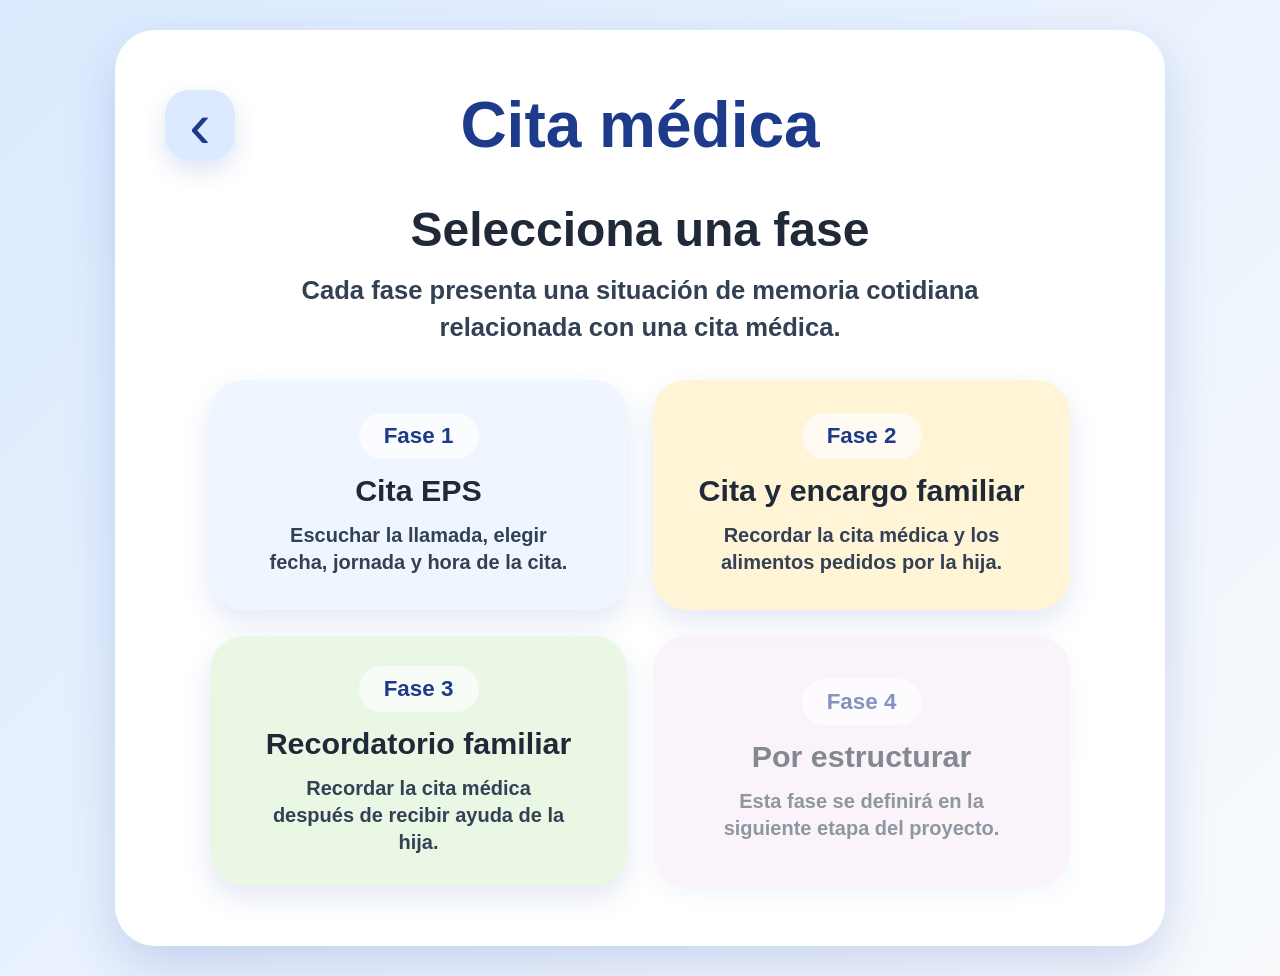
==== commit b891d508: "Actualizaciones generales" ====
--- a/pages/cita-medica.html
+++ b/pages/cita-medica.html
@@ -1,511 +1,731 @@
-<!DOCTYPE html>
+<!doctype html>
 <html lang="es">
-<head>
-  <meta charset="UTF-8" />
-  <meta name="viewport" content="width=device-width, initial-scale=1.0" />
-
-  <title>Cita médica | Recordar +</title>
-
-  <link rel="stylesheet" href="../CSS/styles.css" />
-  <script src="../JS/cita-medica.js" defer></script>
-</head>
-
-<body>
-
-  <main class="app-container medical-app">
-
-<!-- Pantalla inicial: selección de fases -->
-<section class="medical-screen is-active" id="screen-phase-selection">
-
-  <article class="welcome-card medical-card phase-card">
-
-    <header class="medical-header">
-
-      <a class="back-button medical-back" href="../index.html" aria-label="Volver al menú principal">
-        ‹
-      </a>
-
-      <h1>Cita médica</h1>
-
-    </header>
-
-    <div class="phase-selection-content">
-
-      <div class="phase-intro-text">
-        <h2>Selecciona una fase</h2>
-        <p>
-          Cada fase presenta una situación de memoria cotidiana relacionada con una cita médica.
-        </p>
+  <head>
+    <meta charset="UTF-8" />
+    <meta name="viewport" content="width=device-width, initial-scale=1.0" />
+
+    <title>Cita médica | Recordar +</title>
+
+    <link rel="stylesheet" href="../CSS/styles.css" />
+    <script src="../JS/cita-medica.js" defer></script>
+  </head>
+
+  <body>
+    <main class="app-container medical-app">
+      <!-- Pantalla inicial: selección de fases -->
+      <section class="medical-screen is-active" id="screen-phase-selection">
+        <article class="welcome-card medical-card phase-card">
+          <header class="medical-header">
+            <a
+              class="back-button medical-back"
+              href="../index.html"
+              aria-label="Volver al menú principal"
+            >
+              ‹
+            </a>
+
+            <h1>Cita médica</h1>
+          </header>
+
+          <div class="phase-selection-content">
+            <div class="phase-intro-text">
+              <h2>Selecciona una fase</h2>
+              <p>
+                Cada fase presenta una situación de memoria cotidiana
+                relacionada con una cita médica.
+              </p>
+            </div>
+
+            <div class="phase-grid">
+              <button
+                class="phase-option card-blue"
+                type="button"
+                data-phase="1"
+              >
+                <span class="phase-number">Fase 1</span>
+                <span class="phase-title">Cita EPS</span>
+                <span class="phase-description">
+                  Escuchar la llamada, elegir fecha, jornada y hora de la cita.
+                </span>
+              </button>
+
+              <button
+                class="phase-option card-yellow"
+                type="button"
+                data-phase="2"
+              >
+                <span class="phase-number">Fase 2</span>
+                <span class="phase-title">Cita y encargo familiar</span>
+                <span class="phase-description">
+                  Recordar la cita médica y los alimentos pedidos por la hija.
+                </span>
+              </button>
+
+              <button
+                class="phase-option card-green"
+                type="button"
+                data-phase="3"
+              >
+                <span class="phase-number">Fase 3</span>
+                <span class="phase-title">Recordatorio familiar</span>
+                <span class="phase-description">
+                  Recordar la cita médica después de recibir ayuda de la hija.
+                </span>
+              </button>
+
+              <button
+                class="phase-option card-pink is-disabled"
+                type="button"
+                data-phase="4"
+                disabled
+              >
+                <span class="phase-number">Fase 4</span>
+                <span class="phase-title">Por estructurar</span>
+                <span class="phase-description">
+                  Esta fase se definirá en la siguiente etapa del proyecto.
+                </span>
+              </button>
+            </div>
+
+
+          </div>
+        </article>
+      </section>
+
+      <!-- Pantalla intermedia: seleccion de tipo de fase -->
+      <section class="medical-screen" id="screen-phase-mode-selection">
+        <article class="welcome-card medical-card phase-card">
+          <header class="medical-header">
+            <button
+              class="back-button medical-back"
+              type="button"
+              data-next="screen-phase-selection"
+              aria-label="Volver"
+            >
+              ‹
+            </button>
+
+            <h1>Cita médica</h1>
+          </header>
+
+          <div class="phase-selection-content">
+            <div class="phase-intro-text">
+              <h2 id="phase-mode-title">Selecciona el tipo de fase</h2>
+              <p id="phase-mode-description">
+                Elige si deseas realizar la fase simple o la fase doble.
+              </p>
+            </div>
+
+            <div class="phase-grid phase-mode-grid">
+              <button
+                class="phase-option card-blue"
+                type="button"
+                data-phase-mode-option="simple"
+              >
+                <span class="phase-number">Estructura A - Fase simple</span>
+                <span class="phase-title">Llamada Nueva EPS</span>
+                <span class="phase-description">
+                  Inicia la simulación de la llamada y responde las preguntas de
+                  memoria.
+                </span>
+              </button>
+
+              <button
+                class="phase-option card-yellow"
+                type="button"
+                data-phase-mode-option="double"
+              >
+                <span class="phase-number">Estructura A - Fase doble</span>
+                <span class="phase-title">Recorrido doble</span>
+                <span class="phase-description">
+                  Inicia la fase en modalidad doble manteniendo la misma
+                  situación.
+                </span>
+              </button>
+            </div>
+          </div>
+        </article>
+      </section>
+
+      <!-- Pantalla 1: llamada -->
+      <section class="medical-screen" id="screen-call">
+        <article class="welcome-card medical-card">
+          <header class="medical-header">
+            <a
+              class="back-button medical-back"
+              href="../index.html"
+              aria-label="Volver al menú principal"
+            >
+              ‹
+            </a>
+
+            <h1>Llamada</h1>
+          </header>
+
+          <div class="call-content" id="call-content">
+            <div class="clinic-name">
+              <span class="clinic-icon">🏥</span>
+              <span>Nueva EPS</span>
+            </div>
+
+            <div class="call-visual" aria-hidden="true">
+              <span class="ring-wave ring-wave-one"></span>
+              <span class="ring-wave ring-wave-two"></span>
+              <span class="ring-wave ring-wave-three"></span>
+
+              <button
+                class="call-button is-ringing"
+                id="answer-call"
+                type="button"
+                aria-label="Contestar llamada"
+              >
+                <span aria-hidden="true">☎</span>
+              </button>
+            </div>
+
+            <p class="small-text" id="call-status">Llamada entrante...</p>
+
+            <button class="sound-button" id="skip-call" type="button">
+              Saltar llamada
+            </button>
+          </div>
+        </article>
+      </section>
+
+      <!-- Pantalla 2: calendario para seleccionar fecha -->
+      <section class="medical-screen" id="screen-calendar-date">
+        <article class="welcome-card medical-card calendar-card-screen">
+          <header class="medical-header">
+            <button
+              class="back-button medical-back"
+              type="button"
+              data-next="screen-phase-selection"
+              aria-label="Volver"
+            >
+              ‹
+            </button>
+
+            <h1>Calendario</h1>
+          </header>
+
+          <div class="calendar-content">
+            <div class="calendar-instruction-box">
+              <h2 id="calendar-question-title">Selecciona el día de la cita</h2>
+
+              <p id="calendar-question-text">
+                Marca en el calendario la fecha que escuchaste durante la
+                llamada.
+              </p>
+            </div>
+
+            <div class="calendar-box">
+              <div class="calendar-month" id="calendar-month-label">
+                Abril 2026
+              </div>
+
+              <div class="calendar-weekdays">
+                <span>Lun</span>
+                <span>Mar</span>
+                <span>Mié</span>
+                <span>Jue</span>
+                <span>Vie</span>
+                <span>Sáb</span>
+                <span>Dom</span>
+              </div>
+
+              <div class="calendar-days" id="calendar-days">
+                <!-- Los días se generan con JavaScript -->
+              </div>
+            </div>
+
+            <p class="small-text calendar-feedback" id="calendar-feedback">
+              Selecciona un día para continuar.
+            </p>
+          </div>
+        </article>
+      </section>
+
+      <!-- Pantalla 2: mensaje de la cita -->
+      <section class="medical-screen" id="screen-message">
+        <article class="welcome-card medical-card">
+          <header class="medical-header">
+            <button
+              class="back-button medical-back"
+              type="button"
+              data-prev="screen-call"
+              aria-label="Volver"
+            >
+              ‹
+            </button>
+
+            <h1>Información</h1>
+          </header>
+
+          <div class="appointment-layout">
+            <div class="appointment-message">
+              <p>Hola, su cita es el lunes 6 de abril.</p>
+            </div>
+
+            <div class="doctor-emoji" aria-hidden="true">👩‍⚕️</div>
+          </div>
+
+          <div class="appointment-actions">
+            <button
+              class="sound-button repeat-button"
+              id="repeat-message"
+              type="button"
+            >
+              🔊 Repetir mensaje
+            </button>
+
+            <button
+              class="memory-button button-one medical-next-button"
+              id="continue-after-call"
+              type="button"
+              data-next="screen-question-shift"
+              disabled
+            >
+              Continuar
+            </button>
+          </div>
+        </article>
+      </section>
+
+      <!-- Pantalla 3: pregunta mañana o tarde -->
+      <section class="medical-screen" id="screen-question-shift">
+        <article class="welcome-card medical-card">
+          <header class="medical-header">
+            <h1>Pregunta 1</h1>
+          </header>
+
+          <div class="question-content">
+            <h2>¿Prefiere en la mañana o en la tarde?</h2>
+
+            <div class="answer-grid">
+              <button
+                class="answer-option"
+                type="button"
+                data-preference="morning"
+                data-next="screen-question-hour"
+              >
+                <span class="answer-emoji">☀️</span>
+                <span>Mañana</span>
+              </button>
+
+              <button
+                class="answer-option"
+                type="button"
+                data-preference="afternoon"
+                data-next="screen-question-hour"
+              >
+                <span class="answer-emoji">🌙</span>
+                <span>Tarde</span>
+              </button>
+            </div>
+          </div>
+        </article>
+      </section>
+
+      <!-- Pantalla 4: pregunta horario -->
+      <section class="medical-screen" id="screen-question-hour">
+        <article class="welcome-card medical-card">
+          <header class="medical-header">
+            <h1 id="hour-screen-title">Pregunta 2</h1>
+          </header>
+
+          <div class="question-content">
+            <h2 id="hour-question-title">¿En qué horario prefiere?</h2>
+
+            <p class="small-text" id="hour-question-text">
+              Selecciona el horario de la cita.
+            </p>
+
+            <div class="answer-grid">
+              <button
+                class="answer-option"
+                type="button"
+                data-hour="morning"
+                data-next="screen-question-date"
+              >
+                <span class="answer-emoji">☀️</span>
+                <span>10:00 am</span>
+              </button>
+
+              <button
+                class="answer-option"
+                type="button"
+                data-hour="afternoon"
+                data-next="screen-question-date"
+              >
+                <span class="answer-emoji">🌙</span>
+                <span>4:00 pm</span>
+              </button>
+            </div>
+          </div>
+        </article>
+      </section>
+
+      <!-- Pantalla: llamada de la hija -->
+      <section class="medical-screen" id="screen-daughter-call">
+        <article class="welcome-card medical-card">
+          <header class="medical-header">
+            <h1>Llamada</h1>
+          </header>
+
+          <div class="call-content">
+            <div class="clinic-name">
+              <span class="clinic-icon">👩‍🦱</span>
+              <span>Hija</span>
+            </div>
+
+            <div class="call-visual" aria-hidden="true">
+              <span class="ring-wave ring-wave-one"></span>
+              <span class="ring-wave ring-wave-two"></span>
+              <span class="ring-wave ring-wave-three"></span>
+
+              <button
+                class="call-button is-ringing"
+                id="answer-daughter-call"
+                type="button"
+                aria-label="Contestar llamada de la hija"
+              >
+                <span aria-hidden="true">☎</span>
+              </button>
+            </div>
+
+            <p class="small-text" id="daughter-call-status">
+              Llamada entrante de tu hija...
+            </p>
+
+            <button class="sound-button" id="skip-daughter-call" type="button">
+              Saltar llamada
+            </button>
+          </div>
+        </article>
+      </section>
+
+      <!-- Pantalla: selección de alimentos -->
+      <section class="medical-screen" id="screen-food-question">
+        <article class="welcome-card medical-card food-card-screen">
+          <header class="medical-header">
+            <h1>Encargo familiar</h1>
+          </header>
+
+          <div class="food-content">
+            <div class="food-instruction-box">
+              <h2>¿Qué alimentos te pidió tu hija?</h2>
+              <p>Selecciona todos los alimentos que recuerdes de la llamada.</p>
+            </div>
+
+            <div class="food-grid">
+              <button class="food-option" type="button" data-food="tomates">
+                <span class="food-emoji">🍅</span>
+                <span>Tomates</span>
+              </button>
+
+              <button class="food-option" type="button" data-food="lechugas">
+                <span class="food-emoji">🥬</span>
+                <span>Lechugas</span>
+              </button>
+
+              <button class="food-option" type="button" data-food="alverjas">
+                <span class="food-emoji">🟢</span>
+                <span>Alverjas</span>
+              </button>
+
+              <button class="food-option" type="button" data-food="papas">
+                <span class="food-emoji">🥔</span>
+                <span>Papas</span>
+              </button>
+
+              <button class="food-option" type="button" data-food="zanahorias">
+                <span class="food-emoji">🥕</span>
+                <span>Zanahorias</span>
+              </button>
+
+              <button class="food-option" type="button" data-food="cebollas">
+                <span class="food-emoji">🧅</span>
+                <span>Cebollas</span>
+              </button>
+
+              <button class="food-option" type="button" data-food="ajo">
+                <span class="food-emoji">🧄</span>
+                <span>Ajo</span>
+              </button>
+
+              <button class="food-option" type="button" data-food="banano">
+                <span class="food-emoji">🍌</span>
+                <span>Banano</span>
+              </button>
+
+              <button class="food-option" type="button" data-food="manzana">
+                <span class="food-emoji">🍎</span>
+                <span>Manzana</span>
+              </button>
+
+              <button class="food-option" type="button" data-food="pollo">
+                <span class="food-emoji">🍗</span>
+                <span>Pollo</span>
+              </button>
+
+              <button class="food-option" type="button" data-food="uvas">
+                <span class="food-emoji">🍇</span>
+                <span>Uvas</span>
+              </button>
+
+              <button class="food-option" type="button" data-food="arroz">
+                <span class="food-emoji">🍚</span>
+                <span>Arroz</span>
+              </button>
+            </div>
+
+            <p class="small-text food-feedback" id="food-feedback">
+              Selecciona los alimentos y confirma tu respuesta.
+            </p>
+
+            <button
+              class="memory-button button-one medical-next-button"
+              type="button"
+              id="confirm-food-selection"
+              disabled
+            >
+              Confirmar alimentos
+            </button>
+          </div>
+        </article>
+      </section>
+
+      <!-- Pantalla: simulación de compras -->
+      <section class="medical-screen" id="screen-shopping-question">
+        <article class="welcome-card medical-card food-card-screen">
+          <header class="medical-header">
+            <h1>Compras del mercado</h1>
+          </header>
+
+          <div class="food-content">
+            <div class="food-instruction-box">
+              <h2>¿Qué productos debe comprar?</h2>
+              <p>
+                Selecciona los tres productos que recuerdas de la llamada.
+              </p>
+            </div>
+
+            <div class="food-grid">
+              <button class="food-option" type="button" data-shopping="avena">
+                <span class="food-emoji">🥣</span>
+                <span>Avena</span>
+              </button>
+
+              <button class="food-option" type="button" data-shopping="arroz">
+                <span class="food-emoji">🍚</span>
+                <span>Arroz</span>
+              </button>
+
+              <button class="food-option" type="button" data-shopping="lentejas">
+                <span class="food-emoji">🫘</span>
+                <span>Lentejas</span>
+              </button>
+
+              <button class="food-option" type="button" data-shopping="manzana">
+                <span class="food-emoji">🍎</span>
+                <span>Manzana</span>
+              </button>
+
+              <button class="food-option" type="button" data-shopping="banano">
+                <span class="food-emoji">🍌</span>
+                <span>Banano</span>
+              </button>
+
+              <button class="food-option" type="button" data-shopping="uvas">
+                <span class="food-emoji">🍇</span>
+                <span>Uvas</span>
+              </button>
+
+              <button class="food-option" type="button" data-shopping="pera">
+                <span class="food-emoji">🍐</span>
+                <span>Pera</span>
+              </button>
+
+              <button class="food-option" type="button" data-shopping="naranja">
+                <span class="food-emoji">🍊</span>
+                <span>Naranja</span>
+              </button>
+            </div>
+
+            <p class="small-text food-feedback" id="shopping-feedback">
+              Selecciona tres productos y confirma tu respuesta.
+            </p>
+
+            <button
+              class="memory-button button-one medical-next-button"
+              type="button"
+              id="confirm-shopping-selection"
+              disabled
+            >
+              Confirmar productos
+            </button>
+          </div>
+        </article>
+      </section>
+
+      <!-- Pantalla: selección de medicamentos -->
+      <section class="medical-screen" id="screen-medicine-question">
+        <article class="welcome-card medical-card food-card-screen">
+          <header class="medical-header">
+            <h1>Medicamentos</h1>
+          </header>
+
+          <div class="food-content">
+            <div class="food-instruction-box">
+              <h2>¿Qué medicamentos pidió tu hija?</h2>
+              <p>
+                Selecciona los tres medicamentos que recuerdas de la llamada.
+              </p>
+            </div>
+
+            <div class="food-grid">
+              <button class="food-option" type="button" data-medicine="antigripal">
+                <span class="food-emoji">💊</span>
+                <span>Antigripal</span>
+              </button>
+
+              <button class="food-option" type="button" data-medicine="anticoagulante">
+                <span class="food-emoji">🩸</span>
+                <span>Anticoagulante</span>
+              </button>
+
+              <button class="food-option" type="button" data-medicine="pastilla-dormir">
+                <span class="food-emoji">🌙</span>
+                <span>Pastilla para dormir</span>
+              </button>
+
+              <button class="food-option" type="button" data-medicine="analgesico">
+                <span class="food-emoji">🧴</span>
+                <span>Analgésico</span>
+              </button>
+
+              <button class="food-option" type="button" data-medicine="vitaminas">
+                <span class="food-emoji">🍊</span>
+                <span>Vitaminas</span>
+              </button>
+
+              <button class="food-option" type="button" data-medicine="antiacido">
+                <span class="food-emoji">🧪</span>
+                <span>Antiácido</span>
+              </button>
+
+              <button class="food-option" type="button" data-medicine="jarabe">
+                <span class="food-emoji">🥄</span>
+                <span>Jarabe</span>
+              </button>
+
+              <button class="food-option" type="button" data-medicine="antibiotico">
+                <span class="food-emoji">🧬</span>
+                <span>Antibiótico</span>
+              </button>
+            </div>
+
+            <p class="small-text food-feedback" id="medicine-feedback">
+              Selecciona tres medicamentos y confirma tu respuesta.
+            </p>
+
+            <button
+              class="memory-button button-one medical-next-button"
+              type="button"
+              id="confirm-medicine-selection"
+              disabled
+            >
+              Confirmar medicamentos
+            </button>
+          </div>
+        </article>
+      </section>
+
+      <!-- Pantalla 6: resultados -->
+      <section class="medical-screen" id="screen-results">
+        <article class="welcome-card medical-card">
+          <header class="medical-header medical-header-center">
+            <h1>Resultados</h1>
+          </header>
+
+          <div class="results-box">
+            <p>
+              <strong>Aciertos:</strong>
+              <span id="result-correct">0/4</span>
+            </p>
+
+            <p>
+              <strong>Errores:</strong>
+              <span id="result-errors">0</span>
+            </p>
+
+            <p>
+              <strong>Tiempo:</strong>
+              <span id="result-time">0:00</span>
+            </p>
+
+            <div class="result-trophy" aria-hidden="true">🏆</div>
+          </div>
+
+          <div class="medical-actions">
+            <button
+              class="memory-button button-one medical-action-button"
+              type="button"
+              id="download-results"
+            >
+              Descargar CSV
+            </button>
+
+            <button
+              class="memory-button button-one medical-action-button"
+              type="button"
+              id="restart-test"
+            >
+              Repetir
+            </button>
+
+            <a
+              class="memory-button button-two medical-action-button"
+              href="../index.html"
+            >
+              Salir
+            </a>
+          </div>
+        </article>
+      </section>
+
+      <div
+        class="appointment-confirmation-modal"
+        id="appointment-confirmation-modal"
+        role="dialog"
+        aria-modal="true"
+        aria-labelledby="appointment-confirmation-title"
+        aria-hidden="true"
+      >
+        <div class="appointment-confirmation-box">
+          <h2 id="appointment-confirmation-title">Su cita quedó agendada</h2>
+
+          <div class="appointment-confirmation-data">
+            <span>Día</span>
+            <strong id="appointment-confirmation-date">
+              Miércoles 13 de mayo de 2026
+            </strong>
+          </div>
+
+          <div class="appointment-confirmation-data">
+            <span>Hora</span>
+            <strong id="appointment-confirmation-time">8:00 am</strong>
+          </div>
+
+          <button
+            class="memory-button button-one appointment-confirmation-button"
+            id="appointment-confirmation-continue"
+            type="button"
+          >
+            Entendido, continuar
+          </button>
+        </div>
       </div>
-
-      <div class="phase-grid">
-
-        <button class="phase-option card-blue" type="button" data-phase="1">
-          <span class="phase-number">Fase 1</span>
-          <span class="phase-title">Cita EPS</span>
-          <span class="phase-description">
-            Escuchar la llamada, elegir fecha, jornada y hora de la cita.
-          </span>
-        </button>
-
-        <button class="phase-option card-yellow" type="button" data-phase="2">
-          <span class="phase-number">Fase 2</span>
-          <span class="phase-title">Cita y encargo familiar</span>
-          <span class="phase-description">
-            Recordar la cita médica y los alimentos pedidos por la hija.
-          </span>
-        </button>
-
-        <button class="phase-option card-green" type="button" data-phase="3">
-          <span class="phase-number">Fase 3</span>
-          <span class="phase-title">Recordatorio familiar</span>
-          <span class="phase-description">
-            Recordar la cita médica después de recibir ayuda de la hija.
-          </span>
-        </button>
-
-        <button class="phase-option card-pink is-disabled" type="button" data-phase="4" disabled>
-          <span class="phase-number">Fase 4</span>
-          <span class="phase-title">Por estructurar</span>
-          <span class="phase-description">
-            Esta fase se definirá en la siguiente etapa del proyecto.
-          </span>
-        </button>
-
-      </div>
-
-      <button class="memory-button button-one phase-full-button" type="button" data-phase-mode="all" disabled>
-        Recorrer todas las fases
-      </button>
-
-      <p class="small-text phase-note">
-        El recorrido completo se activará cuando las cuatro fases estén estructuradas.
-      </p>
-
-    </div>
-
-  </article>
-
-</section>
-
-    <!-- Pantalla 1: llamada -->
-    <section class="medical-screen" id="screen-call">
-
-      <article class="welcome-card medical-card">
-
-        <header class="medical-header">
-
-          <a class="back-button medical-back" href="../index.html" aria-label="Volver al menú principal">
-            ‹
-          </a>
-
-          <h1>Llamada</h1>
-
-        </header>
-
-        <div class="call-content" id="call-content">
-
-        <div class="clinic-name">
-            <span class="clinic-icon">🏥</span>
-            <span>OS Salud</span>
-        </div>
-
-        <div class="call-visual" aria-hidden="true">
-            <span class="ring-wave ring-wave-one"></span>
-            <span class="ring-wave ring-wave-two"></span>
-            <span class="ring-wave ring-wave-three"></span>
-
-            <button class="call-button is-ringing" id="answer-call" type="button" aria-label="Contestar llamada">
-            <span aria-hidden="true">☎</span>
-            </button>
-        </div>
-
-        <p class="small-text" id="call-status">
-            Llamada entrante...
-        </p>
-
-        <button class="sound-button" id="enable-sound" type="button">
-            🔊 Activar sonido
-        </button>
-
-        <button class="sound-button" id="skip-call" type="button">
-        Saltar llamada
-      </button> 
-
-        </div>
-
-      </article>
-
-    </section>
-
-    <!-- Pantalla 2: calendario para seleccionar fecha -->
-<section class="medical-screen" id="screen-calendar-date">
-
-  <article class="welcome-card medical-card calendar-card-screen">
-
-    <header class="medical-header">
-
-      <button class="back-button medical-back" type="button" data-next="screen-phase-selection" aria-label="Volver">
-        ‹
-      </button>
-
-      <h1>Calendario</h1>
-
-    </header>
-
-    <div class="calendar-content">
-
-      <div class="calendar-instruction-box">
-        <h2 id="calendar-question-title">
-          Selecciona el día de la cita
-        </h2>
-
-        <p id="calendar-question-text">
-          Marca en el calendario la fecha que escuchaste durante la llamada.
-        </p>
-      </div>
-
-      <div class="calendar-box">
-
-        <div class="calendar-month" id="calendar-month-label">
-          Abril 2026
-        </div>
-
-        <div class="calendar-weekdays">
-          <span>Lun</span>
-          <span>Mar</span>
-          <span>Mié</span>
-          <span>Jue</span>
-          <span>Vie</span>
-          <span>Sáb</span>
-          <span>Dom</span>
-        </div>
-
-        <div class="calendar-days" id="calendar-days">
-          <!-- Los días se generan con JavaScript -->
-        </div>
-
-      </div>
-
-      <p class="small-text calendar-feedback" id="calendar-feedback">
-        Selecciona un día para continuar.
-      </p>
-
-    </div>
-
-  </article>
-
-</section>
-
-    <!-- Pantalla 2: mensaje de la cita -->
-    <section class="medical-screen" id="screen-message">
-
-      <article class="welcome-card medical-card">
-
-        <header class="medical-header">
-
-          <button class="back-button medical-back" type="button" data-prev="screen-call" aria-label="Volver">
-            ‹
-          </button>
-
-          <h1>Información</h1>
-
-        </header>
-
-        <div class="appointment-layout">
-
-          <div class="appointment-message">
-            <p>
-              Hola, su cita es el lunes 6 de abril.
-            </p>
-          </div>
-
-          <div class="doctor-emoji" aria-hidden="true">
-            👩‍⚕️
-          </div>
-
-        </div>
-
-        <div class="appointment-actions">
-
-        <button class="sound-button repeat-button" id="repeat-message" type="button">
-            🔊 Repetir mensaje
-        </button>
-
-        <button class="memory-button button-one medical-next-button" id="continue-after-call" type="button" data-next="screen-question-shift" disabled>
-            Continuar
-        </button>
-
-        </div>
-
-      </article>
-
-    </section>
-
-    <!-- Pantalla 3: pregunta mañana o tarde -->
-    <section class="medical-screen" id="screen-question-shift">
-
-      <article class="welcome-card medical-card">
-
-        <header class="medical-header">
-
-
-          <h1>Pregunta 1</h1>
-
-        </header>
-
-        <div class="question-content">
-
-          <h2>¿Prefiere en la mañana o en la tarde?</h2>
-
-          <div class="answer-grid">
-
-            <button class="answer-option" type="button" data-preference="morning" data-next="screen-question-hour">
-            <span class="answer-emoji">☀️</span>
-            <span>Mañana</span>
-            </button>
-
-            <button class="answer-option" type="button" data-preference="afternoon" data-next="screen-question-hour">
-            <span class="answer-emoji">🌙</span>
-            <span>Tarde</span>
-            </button>
-
-          </div>
-
-        </div>
-
-      </article>
-
-    </section>
-
-    <!-- Pantalla 4: pregunta horario -->
-    <section class="medical-screen" id="screen-question-hour">
-
-      <article class="welcome-card medical-card">
-
-        <header class="medical-header">
-
-        <h1 id="hour-screen-title">Pregunta 2</h1>
-
-        </header>
-
-        <div class="question-content">
-
-        <h2 id="hour-question-title">¿En qué horario prefiere?</h2>
-
-        <p class="small-text" id="hour-question-text">
-          Selecciona el horario de la cita.
-        </p>
-
-          <div class="answer-grid">
-
-            <button class="answer-option" type="button" data-hour="morning" data-next="screen-question-date">
-            <span class="answer-emoji">☀️</span>
-            <span>10:00 am</span>
-            </button>
-
-            <button class="answer-option" type="button" data-hour="afternoon" data-next="screen-question-date">
-            <span class="answer-emoji">🌙</span>
-            <span>4:00 pm</span>
-            </button>
-
-          </div>
-
-        </div>
-
-      </article>
-
-</section>
-
-<!-- Pantalla: llamada de la hija -->
-<section class="medical-screen" id="screen-daughter-call">
-
-  <article class="welcome-card medical-card">
-
-    <header class="medical-header">
-      <h1>Llamada</h1>
-    </header>
-
-    <div class="call-content">
-
-      <div class="clinic-name">
-        <span class="clinic-icon">👩‍🦱</span>
-        <span>Hija</span>
-      </div>
-
-      <div class="call-visual" aria-hidden="true">
-        <span class="ring-wave ring-wave-one"></span>
-        <span class="ring-wave ring-wave-two"></span>
-        <span class="ring-wave ring-wave-three"></span>
-
-        <button class="call-button is-ringing" id="answer-daughter-call" type="button" aria-label="Contestar llamada de la hija">
-          <span aria-hidden="true">☎</span>
-        </button>
-      </div>
-
-      <p class="small-text" id="daughter-call-status">
-        Llamada entrante de tu hija...
-      </p>
-
-      <button class="sound-button" id="skip-daughter-call" type="button">
-        Saltar llamada
-      </button>
-
-    </div>
-
-  </article>
-
-</section>
-
-<!-- Pantalla: selección de alimentos -->
-<section class="medical-screen" id="screen-food-question">
-
-  <article class="welcome-card medical-card food-card-screen">
-
-    <header class="medical-header">
-      <h1>Encargo familiar</h1>
-    </header>
-
-    <div class="food-content">
-
-      <div class="food-instruction-box">
-        <h2>¿Qué alimentos te pidió tu hija?</h2>
-        <p>
-          Selecciona todos los alimentos que recuerdes de la llamada.
-        </p>
-      </div>
-
-    <div class="food-grid">
-
-        <button class="food-option" type="button" data-food="tomates">
-          <span class="food-emoji">🍅</span>
-          <span>Tomates</span>
-        </button>
-
-        <button class="food-option" type="button" data-food="lechugas">
-          <span class="food-emoji">🥬</span>
-          <span>Lechugas</span>
-        </button>
-
-        <button class="food-option" type="button" data-food="alverjas">
-          <span class="food-emoji">🟢</span>
-          <span>Alverjas</span>
-        </button>
-
-        <button class="food-option" type="button" data-food="papas">
-          <span class="food-emoji">🥔</span>
-          <span>Papas</span>
-        </button>
-
-        <button class="food-option" type="button" data-food="zanahorias">
-          <span class="food-emoji">🥕</span>
-          <span>Zanahorias</span>
-        </button>
-
-        <button class="food-option" type="button" data-food="cebollas">
-          <span class="food-emoji">🧅</span>
-          <span>Cebollas</span>
-        </button>
-
-        <button class="food-option" type="button" data-food="ajo">
-          <span class="food-emoji">🧄</span>
-          <span>Ajo</span>
-        </button>
-
-        <button class="food-option" type="button" data-food="banano">
-          <span class="food-emoji">🍌</span>
-          <span>Banano</span>
-        </button>
-
-        <button class="food-option" type="button" data-food="manzana">
-          <span class="food-emoji">🍎</span>
-          <span>Manzana</span>
-        </button>
-
-        <button class="food-option" type="button" data-food="pollo">
-          <span class="food-emoji">🍗</span>
-          <span>Pollo</span>
-        </button>
-
-        <button class="food-option" type="button" data-food="uvas">
-          <span class="food-emoji">🍇</span>
-          <span>Uvas</span>
-        </button>
-
-        <button class="food-option" type="button" data-food="arroz">
-          <span class="food-emoji">🍚</span>
-          <span>Arroz</span>
-        </button>
-
-</div>
-
-      <p class="small-text food-feedback" id="food-feedback">
-        Selecciona los alimentos y confirma tu respuesta.
-      </p>
-
-      <button class="memory-button button-one medical-next-button" type="button" id="confirm-food-selection" disabled>
-        Confirmar alimentos
-      </button>
-
-    </div>
-
-  </article>
-
-</section>
-
-    <!-- Pantalla 6: resultados -->
-    <section class="medical-screen" id="screen-results">
-
-      <article class="welcome-card medical-card">
-
-        <header class="medical-header medical-header-center">
-          <h1>Resultados</h1>
-        </header>
-
-        <div class="results-box">
-
-          <p>
-            <strong>Aciertos:</strong>
-            <span id="result-correct">0/4</span>
-          </p>
-
-          <p>
-            <strong>Errores:</strong>
-            <span id="result-errors">0</span>
-          </p>
-
-          <p>
-            <strong>Tiempo:</strong>
-            <span id="result-time">0:00</span>
-          </p>
-
-          <div class="result-trophy" aria-hidden="true">
-            🏆
-          </div>
-
-        </div>
-
-        <div class="medical-actions">
-
-        <button class="memory-button button-one medical-action-button" type="button" id="download-results">
-            Descargar CSV
-        </button>
-
-        <button class="memory-button button-one medical-action-button" type="button" id="restart-test">
-            Repetir
-        </button>
-
-        <a class="memory-button button-two medical-action-button" href="../index.html">
-            Salir
-        </a>
-
-        </div>
-
-      </article>
-
-    </section>
-
-  </main>
-
-</body>
-</html>+    </main>
+  </body>
+</html>
--- a/CSS/styles.css
+++ b/CSS/styles.css
@@ -455,6 +455,114 @@
   min-height: 90px;
   max-width: 360px;
   font-size: clamp(1.5rem, 3vw, 2rem);
+}
+
+/* =========================
+   CONFIRMACIÓN DE CITA
+========================= */
+
+.appointment-confirmation-modal {
+  position: fixed;
+  inset: 0;
+
+  display: none;
+  justify-content: center;
+  align-items: center;
+
+  padding: 24px;
+  background: rgba(15, 23, 42, 0.55);
+  z-index: 60;
+}
+
+.appointment-confirmation-modal.is-open {
+  display: flex;
+}
+
+.appointment-confirmation-box {
+  width: 100%;
+  max-width: 720px;
+
+  background: var(--white);
+  border-radius: 30px;
+  padding: clamp(28px, 5vw, 48px);
+
+  display: flex;
+  flex-direction: column;
+  align-items: center;
+  gap: 24px;
+
+  text-align: center;
+  box-shadow: var(--shadow-card);
+}
+
+.appointment-confirmation-shift {
+  display: inline-flex;
+  align-items: center;
+  justify-content: center;
+
+  min-height: 54px;
+  padding: 0 22px;
+  border-radius: 999px;
+
+  background: var(--yellow-soft);
+  color: var(--text-main);
+  font-size: clamp(1.15rem, 2.8vw, 1.55rem);
+  font-weight: 900;
+}
+
+.appointment-confirmation-box h2 {
+  color: var(--blue-dark);
+  font-size: clamp(2rem, 5vw, 3.2rem);
+  line-height: 1.15;
+}
+
+.appointment-confirmation-intro,
+.appointment-confirmation-detail {
+  max-width: 580px;
+  color: var(--text-soft);
+  font-size: clamp(1.25rem, 3vw, 1.75rem);
+  line-height: 1.45;
+  font-weight: 700;
+}
+
+.appointment-confirmation-data {
+  width: 100%;
+  max-width: 540px;
+
+  display: grid;
+  grid-template-columns: 130px 1fr;
+  align-items: center;
+  gap: 16px;
+
+  padding: 20px 24px;
+  border-radius: 22px;
+  background: var(--blue-light);
+}
+
+.appointment-confirmation-data span {
+  color: var(--text-soft);
+  font-size: clamp(1.2rem, 3vw, 1.6rem);
+  font-weight: 900;
+}
+
+.appointment-confirmation-data strong {
+  color: var(--text-main);
+  font-size: clamp(1.6rem, 4.5vw, 2.55rem);
+  line-height: 1.2;
+  font-weight: 900;
+}
+
+.appointment-confirmation-button {
+  max-width: 420px;
+  min-height: 88px;
+  font-size: clamp(1.35rem, 3vw, 1.9rem);
+}
+
+@media (max-width: 560px) {
+  .appointment-confirmation-data {
+    grid-template-columns: 1fr;
+    gap: 8px;
+  }
 }
 
 /* =========================
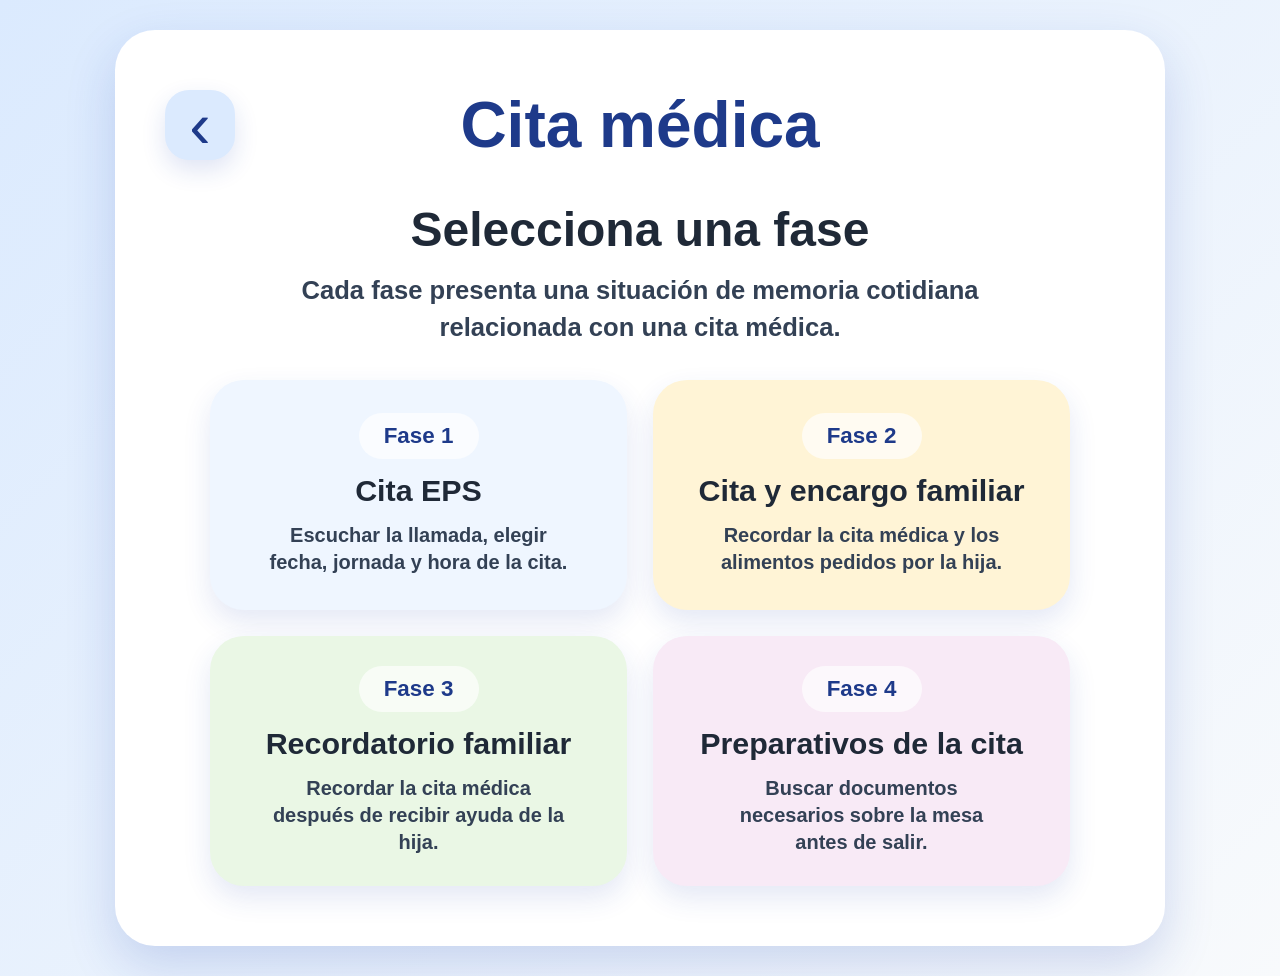
==== commit ca1eceaa: "Fase 4 finalizada" ====
--- a/pages/cita-medica.html
+++ b/pages/cita-medica.html
@@ -73,18 +73,16 @@
                 </span>
               </button>
 
-              <button
-                class="phase-option card-pink is-disabled"
-                type="button"
-                data-phase="4"
-                disabled
+              <a
+                class="phase-option card-pink phase-link-option"
+                href="./mesa-visoespacial.html"
               >
                 <span class="phase-number">Fase 4</span>
-                <span class="phase-title">Por estructurar</span>
+                <span class="phase-title">Preparativos de la cita</span>
                 <span class="phase-description">
-                  Esta fase se definirá en la siguiente etapa del proyecto.
+                  Buscar documentos necesarios sobre la mesa antes de salir.
                 </span>
-              </button>
+              </a>
             </div>
 
 
@@ -516,39 +514,34 @@
                 <span>Avena</span>
               </button>
 
+              <button class="food-option" type="button" data-shopping="manzana">
+                <span class="food-emoji">🍎</span>
+                <span>Manzana</span>
+              </button>
+
+              <button class="food-option" type="button" data-shopping="banano">
+                <span class="food-emoji">🍌</span>
+                <span>Banano</span>
+              </button>
+
               <button class="food-option" type="button" data-shopping="arroz">
                 <span class="food-emoji">🍚</span>
                 <span>Arroz</span>
               </button>
 
-              <button class="food-option" type="button" data-shopping="lentejas">
-                <span class="food-emoji">🫘</span>
-                <span>Lentejas</span>
-              </button>
-
-              <button class="food-option" type="button" data-shopping="manzana">
-                <span class="food-emoji">🍎</span>
-                <span>Manzana</span>
-              </button>
-
-              <button class="food-option" type="button" data-shopping="banano">
-                <span class="food-emoji">🍌</span>
-                <span>Banano</span>
-              </button>
-
-              <button class="food-option" type="button" data-shopping="uvas">
-                <span class="food-emoji">🍇</span>
-                <span>Uvas</span>
-              </button>
-
               <button class="food-option" type="button" data-shopping="pera">
                 <span class="food-emoji">🍐</span>
                 <span>Pera</span>
               </button>
 
-              <button class="food-option" type="button" data-shopping="naranja">
-                <span class="food-emoji">🍊</span>
-                <span>Naranja</span>
+              <button class="food-option" type="button" data-shopping="carne">
+                <span class="food-emoji">🥩</span>
+                <span>Carne</span>
+              </button>
+
+              <button class="food-option" type="button" data-shopping="lentejas">
+                <span class="food-emoji">●</span>
+                <span>Lentejas</span>
               </button>
             </div>
 
--- a/CSS/styles.css
+++ b/CSS/styles.css
@@ -939,6 +939,10 @@
   box-shadow: 0 20px 38px rgba(30, 64, 175, 0.2);
 }
 
+.phase-link-option {
+  text-decoration: none;
+}
+
 .phase-option:active {
   transform: scale(0.97);
 }
